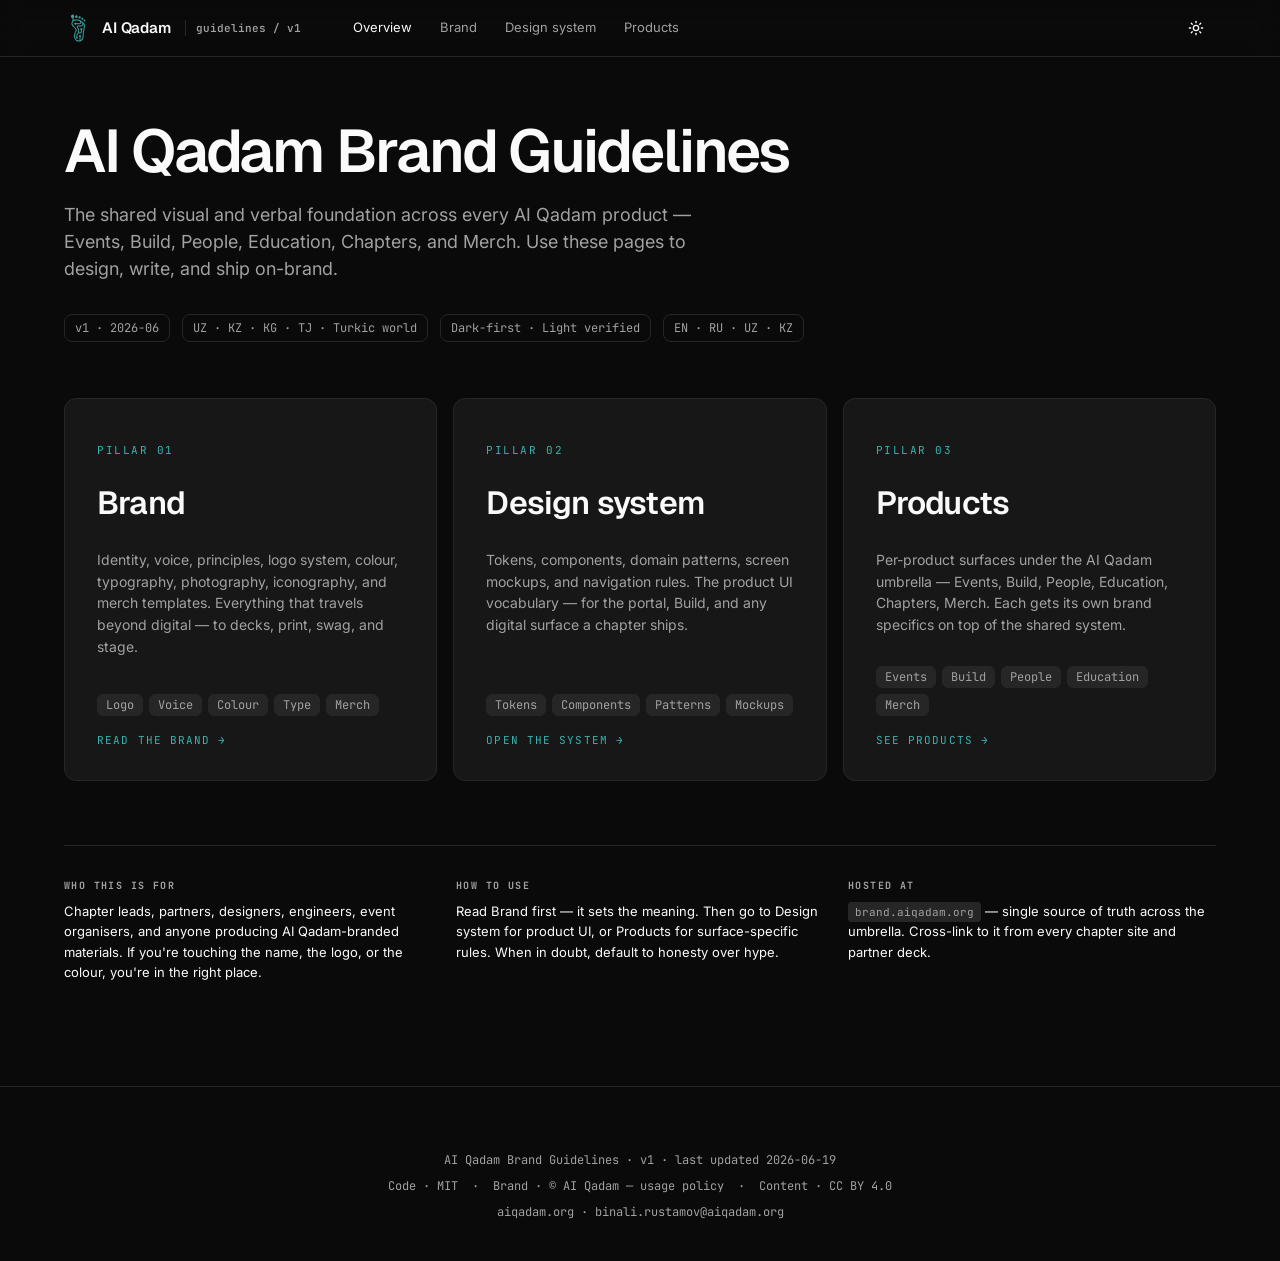
==== index.html @ d83e8a1f "Umbrella brand site v1 — pillar split + tri-license + policy refinements Restructure the repo from a" ====
<!DOCTYPE html>
<html lang="en" data-theme="dark">
<head>
<meta charset="UTF-8">
<meta name="viewport" content="width=device-width, initial-scale=1.0">
<title>AI Qadam Brand Guidelines</title>
<link rel="icon" type="image/svg+xml" href="brand/logo-mark.svg">
<link rel="preconnect" href="https://fonts.googleapis.com">
<link rel="preconnect" href="https://fonts.gstatic.com" crossorigin>
<link href="https://fonts.googleapis.com/css2?family=Geist:wght@400;500;600&family=Inter:wght@400;500;600&family=JetBrains+Mono:wght@400;500;600&display=swap" rel="stylesheet">
<link rel="stylesheet" href="tokens.css">
<link rel="stylesheet" href="components.css">
<link rel="stylesheet" href="docs.css">
</head>
<body>
<header class="app-header">
  <div class="container app-header-inner">
    <a href="index.html" class="brand">
      <span class="brand-mark logo" aria-hidden="true">
        <img src="brand/logo-mark.svg" alt="">
      </span>
      AI Qadam
      <span class="brand-suffix">guidelines / v1</span>
    </a>
    <nav class="app-nav">
      <a href="index.html" class="active">Overview</a>
      <a href="brand.html">Brand</a>
      <a href="system.html">Design system</a>
      <a href="products.html">Products</a>
    </nav>
    <div class="header-right">
      <button class="btn btn-ghost btn-icon" id="theme-toggle" aria-label="Toggle theme" title="Toggle theme">
        <svg viewBox="0 0 24 24" fill="none" stroke="currentColor" stroke-width="2" stroke-linecap="round" stroke-linejoin="round"><circle cx="12" cy="12" r="4"/><path d="M12 2v2"/><path d="M12 20v2"/><path d="m4.93 4.93 1.41 1.41"/><path d="m17.66 17.66 1.41 1.41"/><path d="M2 12h2"/><path d="M20 12h2"/><path d="m6.34 17.66-1.41 1.41"/><path d="m19.07 4.93-1.41 1.41"/></svg>
      </button>
    </div>
  </div>
</header>

<a id="top"></a>

<div class="container">
  <section class="doc-hero">
    <h1>AI Qadam Brand Guidelines</h1>
    <p class="tagline">The shared visual and verbal foundation across every AI Qadam product — Events, Build, People, Education, Chapters, and Merch. Use these pages to design, write, and ship on-brand.</p>
    <div class="meta-row">
      <span class="item">v1 · 2026-06</span>
      <span class="item">UZ · KZ · KG · TJ · Turkic world</span>
      <span class="item">Dark-first · Light verified</span>
      <span class="item">EN · RU · UZ · KZ</span>
    </div>
  </section>

  <section style="padding: 24px 0 32px;">
    <div class="umbrella-grid">
      <a href="brand.html" class="umbrella-card">
        <p class="pillar-num">Pillar 01</p>
        <h2 class="pillar-name">Brand</h2>
        <p class="pillar-desc">Identity, voice, principles, logo system, colour, typography, photography, iconography, and merch templates. Everything that travels beyond digital — to decks, print, swag, and stage.</p>
        <div class="pillar-tags">
          <span class="tag">Logo</span>
          <span class="tag">Voice</span>
          <span class="tag">Colour</span>
          <span class="tag">Type</span>
          <span class="tag">Merch</span>
        </div>
        <span class="pillar-go">Read the brand →</span>
      </a>
      <a href="system.html" class="umbrella-card">
        <p class="pillar-num">Pillar 02</p>
        <h2 class="pillar-name">Design system</h2>
        <p class="pillar-desc">Tokens, components, domain patterns, screen mockups, and navigation rules. The product UI vocabulary — for the portal, Build, and any digital surface a chapter ships.</p>
        <div class="pillar-tags">
          <span class="tag">Tokens</span>
          <span class="tag">Components</span>
          <span class="tag">Patterns</span>
          <span class="tag">Mockups</span>
        </div>
        <span class="pillar-go">Open the system →</span>
      </a>
      <a href="products.html" class="umbrella-card">
        <p class="pillar-num">Pillar 03</p>
        <h2 class="pillar-name">Products</h2>
        <p class="pillar-desc">Per-product surfaces under the AI Qadam umbrella — Events, Build, People, Education, Chapters, Merch. Each gets its own brand specifics on top of the shared system.</p>
        <div class="pillar-tags">
          <span class="tag">Events</span>
          <span class="tag">Build</span>
          <span class="tag">People</span>
          <span class="tag">Education</span>
          <span class="tag">Merch</span>
        </div>
        <span class="pillar-go">See products →</span>
      </a>
    </div>

    <div class="landing-meta">
      <div>
        <h4>Who this is for</h4>
        <p>Chapter leads, partners, designers, engineers, event organisers, and anyone producing AI Qadam-branded materials. If you're touching the name, the logo, or the colour, you're in the right place.</p>
      </div>
      <div>
        <h4>How to use</h4>
        <p>Read Brand first — it sets the meaning. Then go to Design system for product UI, or Products for surface-specific rules. When in doubt, default to honesty over hype.</p>
      </div>
      <div>
        <h4>Hosted at</h4>
        <p><span class="codechip">brand.aiqadam.org</span> — single source of truth across the umbrella. Cross-link to it from every chapter site and partner deck.</p>
      </div>
    </div>
  </section>
</div>

<footer class="doc-footer">
  <div class="container">
    <div class="row">AI Qadam Brand Guidelines · v1 · last updated 2026-06-19</div>
    <div class="row">
      <a href="license.html">Code · MIT</a>
      &nbsp;·&nbsp;
      <a href="brand-use.html">Brand · © AI Qadam — usage policy</a>
      &nbsp;·&nbsp;
      <a href="license-content.html">Content · CC BY 4.0</a>
    </div>
    <div class="row"><a href="https://aiqadam.org">aiqadam.org</a> · <a href="mailto:binali.rustamov@aiqadam.org">binali.rustamov@aiqadam.org</a></div>
  </div>
</footer>
<script>
  // Theme toggle ----------------------------------------------------
  const root = document.documentElement;
  const btn = document.getElementById('theme-toggle');
  function applyTheme(theme) {
    root.setAttribute('data-theme', theme);
    try { localStorage.setItem('aiqadam-ds-theme', theme); } catch(e){}
    const state = document.getElementById('theme-state');
    if (state) state.textContent = theme;
  }
  (function init(){
    const saved = localStorage.getItem('aiqadam-ds-theme');
    if (saved === 'light' || saved === 'dark') applyTheme(saved);
  })();
  if (btn) btn.addEventListener('click', () => {
    const next = root.getAttribute('data-theme') === 'dark' ? 'light' : 'dark';
    applyTheme(next);
  });

  // Resolve --token values onto swatches (only present on brand.html) ------
  document.querySelectorAll('[data-token]').forEach(el => {
    const t = el.getAttribute('data-token');
    const v = getComputedStyle(root).getPropertyValue(t).trim();
    if (v) el.textContent = v;
  });
</script>
</body>
</html>
---- tokens.css ----
/* =========================================================
   AI Qadam — Design Tokens
   Tailwind 4 / shadcn/ui compatible. OKLCH color space.
   ========================================================= */

:root, [data-theme="light"] {
  --background:         oklch(1 0 0);
  --foreground:         oklch(0.145 0 0);
  --card:               oklch(0.99 0 0);
  --card-foreground:    oklch(0.145 0 0);
  --popover:            oklch(1 0 0);
  --popover-foreground: oklch(0.145 0 0);
  --muted:              oklch(0.97 0 0);
  --muted-foreground:   oklch(0.556 0 0);
  --border:             oklch(0.922 0 0);
  --input:              oklch(0.922 0 0);
  --primary:            oklch(0.58 0.10 192);         /* brand teal — circuit footprint */
  --primary-foreground: oklch(0.985 0 0);
  --secondary:          oklch(0.97 0 0);
  --secondary-foreground: oklch(0.205 0 0);
  --accent:             oklch(0.97 0 0);
  --accent-foreground:  oklch(0.205 0 0);
  --success:            oklch(0.696 0.17 162);
  --success-foreground: oklch(0.985 0 0);
  --warning:            oklch(0.768 0.188 70);
  --warning-foreground: oklch(0.145 0 0);
  --destructive:        oklch(0.577 0.245 27);
  --destructive-foreground: oklch(0.985 0 0);
  --ring:               oklch(0.58 0.10 192);
  --shadow-color:       0 0 0;
}

[data-theme="dark"] {
  --background:         oklch(0.145 0 0);
  --foreground:         oklch(0.985 0 0);
  --card:               oklch(0.205 0 0);
  --card-foreground:    oklch(0.985 0 0);
  --popover:            oklch(0.205 0 0);
  --popover-foreground: oklch(0.985 0 0);
  --muted:              oklch(0.269 0 0);
  --muted-foreground:   oklch(0.708 0 0);
  --border:             oklch(0.269 0 0);
  --input:              oklch(0.269 0 0);
  --primary:            oklch(0.70 0.105 192);        /* brand teal — brighter for dark */
  --primary-foreground: oklch(0.145 0 0);
  --secondary:          oklch(0.269 0 0);
  --secondary-foreground: oklch(0.985 0 0);
  --accent:             oklch(0.269 0 0);
  --accent-foreground:  oklch(0.985 0 0);
  --success:            oklch(0.765 0.17 162);
  --success-foreground: oklch(0.145 0 0);
  --warning:            oklch(0.823 0.188 70);
  --warning-foreground: oklch(0.145 0 0);
  --destructive:        oklch(0.704 0.191 22);
  --destructive-foreground: oklch(0.985 0 0);
  --ring:               oklch(0.70 0.105 192);
}

:root {
  /* Special-purpose */
  --live-indicator: oklch(0.7 0.2 145);
  --badge-bronze:   oklch(0.65 0.12 50);
  --badge-silver:   oklch(0.75 0.02 250);
  --badge-gold:     oklch(0.82 0.15 85);
  --badge-special:  oklch(0.65 0.23 295);
  --streak:         oklch(0.7 0.2 35);

  /* Logo — drive inline SVG fills. Static SVG files keep their hex fallbacks
     so /brand/*.svg works in <img>, og:image, favicon. When inlined into HTML
     these vars take over and pick up the active theme.
     Letter counters are hollow (fill-rule:evenodd compound paths), so no
     inset token is needed — whatever surface is behind the logo shows through. */
  --aiq-logo-teal: var(--primary);
  --aiq-logo-dark: var(--foreground);

  /* Fonts */
  --font-display: "Geist", system-ui, -apple-system, sans-serif;
  --font-sans:    "Inter", system-ui, -apple-system, sans-serif;
  --font-mono:    "JetBrains Mono", "SF Mono", Consolas, monospace;

  /* Radii */
  --radius-sm: 6px;
  --radius:    8px;
  --radius-md: 10px;
  --radius-lg: 12px;
  --radius-xl: 16px;

  /* Shadows */
  --shadow-sm: 0 1px 2px 0 rgb(0 0 0 / 0.05);
  --shadow:    0 1px 3px 0 rgb(0 0 0 / 0.1), 0 1px 2px -1px rgb(0 0 0 / 0.1);
  --shadow-md: 0 4px 6px -1px rgb(0 0 0 / 0.1), 0 2px 4px -2px rgb(0 0 0 / 0.1);
  --shadow-lg: 0 10px 15px -3px rgb(0 0 0 / 0.1), 0 4px 6px -4px rgb(0 0 0 / 0.1);

  /* Motion */
  --ease-out:    cubic-bezier(0.4, 0, 0.2, 1);
  --ease-spring: cubic-bezier(0.34, 1.56, 0.64, 1);
}

* { box-sizing: border-box; }
html, body { margin: 0; padding: 0; }
body {
  font-family: var(--font-sans);
  font-size: 14px;
  line-height: 1.5;
  background: var(--background);
  color: var(--foreground);
  -webkit-font-smoothing: antialiased;
  text-rendering: optimizeLegibility;
}

a { color: inherit; text-decoration: none; }
button { font: inherit; cursor: pointer; }
code, pre, .mono { font-family: var(--font-mono); }
.display { font-family: var(--font-display); letter-spacing: -0.02em; }

/* =========================================================
   Layout primitives
   ========================================================= */
.container {
  max-width: 1280px;
  margin: 0 auto;
  padding: 0 24px;
}
@media (min-width: 768px)  { .container { padding: 0 48px; } }
@media (min-width: 1024px) { .container { padding: 0 64px; } }

.divider {
  height: 1px;
  background: var(--border);
  border: 0;
  margin: 0;
}

/* =========================================================
   Buttons
   ========================================================= */
.btn {
  display: inline-flex;
  align-items: center;
  justify-content: center;
  gap: 8px;
  height: 40px;
  padding: 0 16px;
  font-size: 14px;
  font-weight: 500;
  border-radius: var(--radius);
  border: 1px solid transparent;
  transition: all 150ms var(--ease-out);
  white-space: nowrap;
  user-select: none;
}
.btn:focus-visible { outline: 2px solid var(--ring); outline-offset: 2px; }
.btn svg { width: 16px; height: 16px; flex-shrink: 0; }

.btn-sm  { height: 32px; padding: 0 12px; font-size: 13px; }
.btn-lg  { height: 44px; padding: 0 24px; font-size: 16px; }
.btn-icon { width: 40px; padding: 0; }
.btn-icon.btn-sm { width: 32px; }
.btn-icon.btn-lg { width: 44px; }

.btn-primary {
  background: var(--primary);
  color: var(--primary-foreground);
}
.btn-primary:hover {
  background: color-mix(in oklch, var(--primary) 88%, white);
}

.btn-secondary {
  background: var(--secondary);
  color: var(--secondary-foreground);
  border-color: var(--border);
}
.btn-secondary:hover {
  border-color: color-mix(in oklch, var(--primary) 40%, transparent);
}

.btn-ghost {
  background: transparent;
  color: var(--foreground);
}
.btn-ghost:hover {
  background: var(--muted);
}

.btn-outline {
  background: transparent;
  color: var(--foreground);
  border-color: var(--border);
}
.btn-outline:hover {
  border-color: color-mix(in oklch, var(--primary) 40%, transparent);
  background: var(--muted);
}

.btn-destructive {
  background: var(--destructive);
  color: var(--destructive-foreground);
}
.btn-destructive:hover {
  background: color-mix(in oklch, var(--destructive) 88%, white);
}

/* =========================================================
   Inputs
   ========================================================= */
.input, .textarea {
  width: 100%;
  height: 40px;
  padding: 0 12px;
  font-size: 14px;
  font-family: inherit;
  background: transparent;
  color: var(--foreground);
  border: 1px solid var(--input);
  border-radius: var(--radius);
  transition: border-color 150ms var(--ease-out), box-shadow 150ms var(--ease-out);
}
.textarea { height: auto; min-height: 96px; padding: 10px 12px; resize: vertical; line-height: 1.5; }
.input::placeholder, .textarea::placeholder { color: var(--muted-foreground); }
.input:hover, .textarea:hover {
  border-color: color-mix(in oklch, var(--primary) 40%, transparent);
}
.input:focus, .textarea:focus {
  outline: none;
  border-color: var(--ring);
  box-shadow: 0 0 0 2px color-mix(in oklch, var(--ring) 30%, transparent);
}
.input.error, .textarea.error { border-color: var(--destructive); }
.input.error:focus, .textarea.error:focus {
  box-shadow: 0 0 0 2px color-mix(in oklch, var(--destructive) 30%, transparent);
}
.input-wrap { position: relative; }
.input-wrap > svg {
  position: absolute;
  left: 12px;
  top: 50%;
  transform: translateY(-50%);
  width: 16px; height: 16px;
  color: var(--muted-foreground);
  pointer-events: none;
}
.input-wrap > .input { padding-left: 36px; }

.label {
  display: block;
  font-size: 13px;
  font-weight: 500;
  color: var(--foreground);
  margin-bottom: 6px;
}
.helper { font-size: 12px; color: var(--muted-foreground); margin-top: 6px; }
.helper.error { color: var(--destructive); }

/* =========================================================
   Badges
   ========================================================= */
.badge {
  display: inline-flex;
  align-items: center;
  gap: 6px;
  height: 22px;
  padding: 0 8px;
  font-size: 12px;
  font-weight: 500;
  border-radius: var(--radius-sm);
  background: var(--muted);
  color: var(--foreground);
  border: 1px solid var(--border);
  line-height: 1;
}
.badge .dot {
  width: 6px; height: 6px;
  border-radius: 50%;
  background: currentColor;
  flex-shrink: 0;
}
.badge-primary {
  background: color-mix(in oklch, var(--primary) 12%, transparent);
  color: var(--primary);
  border-color: color-mix(in oklch, var(--primary) 25%, transparent);
}
.badge-success {
  background: color-mix(in oklch, var(--success) 12%, transparent);
  color: var(--success);
  border-color: color-mix(in oklch, var(--success) 25%, transparent);
}
.badge-warning {
  background: color-mix(in oklch, var(--warning) 14%, transparent);
  color: var(--warning);
  border-color: color-mix(in oklch, var(--warning) 30%, transparent);
}
.badge-destructive {
  background: color-mix(in oklch, var(--destructive) 12%, transparent);
  color: var(--destructive);
  border-color: color-mix(in oklch, var(--destructive) 25%, transparent);
}
.badge.mono { font-family: var(--font-mono); letter-spacing: 0.02em; font-size: 11px; text-transform: uppercase; }

/* Tag (a slightly different badge style for topics/tech) */
.tag {
  display: inline-flex;
  align-items: center;
  height: 22px;
  padding: 0 8px;
  font-size: 12px;
  font-family: var(--font-mono);
  color: var(--muted-foreground);
  background: var(--muted);
  border: 1px solid var(--border);
  border-radius: var(--radius-sm);
  line-height: 1;
}

/* =========================================================
   Avatars
   ========================================================= */
.avatar {
  display: inline-flex;
  align-items: center;
  justify-content: center;
  border-radius: 50%;
  background: var(--muted);
  color: var(--foreground);
  font-family: var(--font-sans);
  font-weight: 500;
  flex-shrink: 0;
  position: relative;
  overflow: hidden;
  user-select: none;
}
.avatar img { width: 100%; height: 100%; object-fit: cover; }
.avatar-xs  { width: 24px;  height: 24px;  font-size: 10px; }
.avatar-sm  { width: 32px;  height: 32px;  font-size: 12px; }
.avatar-md  { width: 40px;  height: 40px;  font-size: 13px; }
.avatar-lg  { width: 56px;  height: 56px;  font-size: 16px; }
.avatar-xl  { width: 80px;  height: 80px;  font-size: 20px; }
.avatar-2xl { width: 120px; height: 120px; font-size: 32px; }

.avatar-wrap { position: relative; display: inline-flex; }
.avatar-wrap .status-dot {
  position: absolute;
  bottom: 0;
  right: 0;
  width: 12px; height: 12px;
  border-radius: 50%;
  background: var(--success);
  border: 2px solid var(--background);
}
.avatar-wrap.size-xl .status-dot { width: 16px; height: 16px; border-width: 3px; }
.avatar-wrap.size-2xl .status-dot { width: 20px; height: 20px; border-width: 3px; }

/* Avatar group (overlapping) */
.avatar-group { display: inline-flex; }
.avatar-group .avatar { border: 2px solid var(--card); margin-left: -8px; }
.avatar-group .avatar:first-child { margin-left: 0; }

/* =========================================================
   Checkbox, Radio, Switch
   ========================================================= */
.checkbox, .radio {
  appearance: none;
  -webkit-appearance: none;
  width: 16px; height: 16px;
  border: 1px solid var(--border);
  background: transparent;
  cursor: pointer;
  position: relative;
  transition: all 150ms var(--ease-out);
  flex-shrink: 0;
}
.checkbox { border-radius: 4px; }
.radio    { border-radius: 50%; }
.checkbox:hover, .radio:hover { border-color: color-mix(in oklch, var(--primary) 60%, transparent); }
.checkbox:checked, .radio:checked {
  background: var(--primary);
  border-color: var(--primary);
}
.checkbox:checked::after {
  content: '';
  position: absolute;
  inset: 0;
  background: url("data:image/svg+xml;utf8,<svg xmlns='http://www.w3.org/2000/svg' viewBox='0 0 16 16' fill='none' stroke='white' stroke-width='2.5' stroke-linecap='round' stroke-linejoin='round'><polyline points='3.5 8 6.5 11 12.5 5'/></svg>") center/12px no-repeat;
}
.radio:checked::after {
  content: '';
  position: absolute;
  inset: 4px;
  border-radius: 50%;
  background: var(--primary-foreground);
}
.checkbox:focus-visible, .radio:focus-visible {
  outline: 2px solid var(--ring);
  outline-offset: 2px;
}

.switch {
  appearance: none;
  -webkit-appearance: none;
  width: 36px; height: 20px;
  background: var(--muted);
  border: 1px solid var(--border);
  border-radius: 999px;
  position: relative;
  cursor: pointer;
  transition: all 150ms var(--ease-out);
  flex-shrink: 0;
}
.switch::after {
  content: '';
  position: absolute;
  top: 1px; left: 1px;
  width: 16px; height: 16px;
  background: var(--foreground);
  border-radius: 50%;
  transition: transform 150ms var(--ease-out), background 150ms var(--ease-out);
}
.switch:checked {
  background: var(--primary);
  border-color: var(--primary);
}
.switch:checked::after {
  transform: translateX(16px);
  background: var(--primary-foreground);
}
.switch:focus-visible { outline: 2px solid var(--ring); outline-offset: 2px; }

.control-row {
  display: flex;
  align-items: center;
  gap: 10px;
  font-size: 14px;
  cursor: pointer;
  user-select: none;
}

/* =========================================================
   Tooltip (CSS-only)
   ========================================================= */
.tooltip-host { position: relative; display: inline-flex; }
.tooltip {
  position: absolute;
  bottom: calc(100% + 8px);
  left: 50%;
  transform: translateX(-50%) translateY(4px);
  background: var(--popover);
  color: var(--popover-foreground);
  border: 1px solid var(--border);
  padding: 6px 10px;
  font-size: 12px;
  border-radius: var(--radius);
  white-space: nowrap;
  opacity: 0;
  pointer-events: none;
  transition: all 150ms var(--ease-out);
  box-shadow: var(--shadow-md);
  z-index: 50;
}
.tooltip-host:hover .tooltip,
.tooltip-host:focus-within .tooltip {
  opacity: 1;
  transform: translateX(-50%) translateY(0);
}

/* =========================================================
   Skeleton
   ========================================================= */
.skeleton {
  background: linear-gradient(90deg,
    var(--muted) 0%,
    color-mix(in oklch, var(--muted) 70%, var(--border)) 50%,
    var(--muted) 100%);
  background-size: 200% 100%;
  animation: skeleton 1.6s linear infinite;
  border-radius: var(--radius-sm);
}
@keyframes skeleton {
  0%   { background-position: 200% 0; }
  100% { background-position: -200% 0; }
}

/* =========================================================
   Cards
   ========================================================= */
.card {
  background: var(--card);
  border: 1px solid var(--border);
  border-radius: var(--radius-lg);
  padding: 24px;
  transition: border-color 150ms var(--ease-out), transform 150ms var(--ease-out);
}
.card.hoverable:hover {
  border-color: color-mix(in oklch, var(--primary) 40%, transparent);
  transform: translateY(-1px);
}
.card-flush { padding: 0; overflow: hidden; }

/* =========================================================
   Section-frame helper for the docs page
   ========================================================= */
.docs-section {
  padding: 72px 0;
  border-top: 1px solid var(--border);
}
.docs-section:first-of-type { border-top: 0; }
.section-eyebrow {
  font-family: var(--font-mono);
  font-size: 11px;
  text-transform: uppercase;
  letter-spacing: 0.12em;
  color: var(--muted-foreground);
  margin-bottom: 12px;
}
.section-title {
  font-family: var(--font-display);
  font-weight: 600;
  font-size: 36px;
  line-height: 1.1;
  letter-spacing: -0.025em;
  margin: 0 0 12px 0;
}
.section-lead {
  font-size: 16px;
  color: var(--muted-foreground);
  max-width: 640px;
  margin: 0 0 48px 0;
}
.subsection-title {
  font-family: var(--font-display);
  font-weight: 600;
  font-size: 20px;
  letter-spacing: -0.01em;
  margin: 48px 0 16px 0;
}
.subsection-title:first-child { margin-top: 0; }
.subsection-meta {
  font-family: var(--font-mono);
  font-size: 11px;
  color: var(--muted-foreground);
  letter-spacing: 0.04em;
  margin-bottom: 16px;
  text-transform: uppercase;
}

/* small "code chip" used to label values throughout the docs */
.codechip {
  font-family: var(--font-mono);
  font-size: 11px;
  background: var(--muted);
  border: 1px solid var(--border);
  border-radius: 4px;
  padding: 2px 6px;
  color: var(--muted-foreground);
  white-space: nowrap;
}

/* visually-hidden but accessible */
.sr {
  position: absolute;
  width: 1px; height: 1px;
  padding: 0; margin: -1px;
  overflow: hidden;
  clip: rect(0,0,0,0);
  white-space: nowrap;
  border: 0;
}
---- components.css ----
/* =========================================================
   AI Qadam — Domain components & mockup styles
   ========================================================= */

/* ---------- Header (top nav) ---------- */
.app-header {
  position: sticky;
  top: 0;
  z-index: 40;
  background: color-mix(in oklch, var(--background) 80%, transparent);
  backdrop-filter: saturate(160%) blur(12px);
  -webkit-backdrop-filter: saturate(160%) blur(12px);
  border-bottom: 1px solid var(--border);
}
.app-header-inner {
  display: flex;
  align-items: center;
  height: 56px;
  gap: 24px;
}
.brand {
  display: flex;
  align-items: center;
  gap: 10px;
  font-family: var(--font-display);
  font-weight: 600;
  font-size: 15px;
  letter-spacing: -0.01em;
}
.brand-mark {
  width: 24px; height: 24px;
  border-radius: 6px;
  background: var(--foreground);
  color: var(--background);
  display: inline-flex;
  align-items: center;
  justify-content: center;
  font-family: var(--font-mono);
  font-size: 12px;
  font-weight: 600;
  letter-spacing: -0.02em;
}
.brand-suffix {
  font-family: var(--font-mono);
  font-size: 11px;
  color: var(--muted-foreground);
  border-left: 1px solid var(--border);
  padding-left: 10px;
  margin-left: 4px;
  letter-spacing: 0;
}

/* ---------- Logo: mark (footprint only) ---------- */
/* Use inside .brand for nav, favicon-context, or any compact surface.
   Combine with .brand-mark to inherit the 24px sizing slot, or use the
   .brand-mark-logo size modifiers below for stand-alone placements. */
.brand-mark.logo {
  background: transparent;
  padding: 0;
  border-radius: 0;
  width: 28px;
  height: 28px;
}
.brand-mark.logo svg,
.brand-mark.logo img,
.brand-mark-logo svg,
.brand-mark-logo img {
  display: block;
  width: 100%;
  height: 100%;
  object-fit: contain;
}
.brand-mark-logo {
  display: inline-flex;
  width: 28px;
  height: 28px;
  flex-shrink: 0;
}
.brand-mark-logo.sm { width: 20px; height: 20px; }
.brand-mark-logo.md { width: 28px; height: 28px; }
.brand-mark-logo.lg { width: 40px; height: 40px; }
.brand-mark-logo.xl { width: 64px; height: 64px; }

/* ---------- Logo: full (footprint + AI QADAM wordmark) ---------- */
/* Splash screens, hero surfaces, marketing. Sizes are width-driven;
   height scales automatically since viewBox is ~1:1. */
.brand-logo {
  display: inline-block;
  line-height: 0;
  flex-shrink: 0;
}
.brand-logo svg,
.brand-logo img {
  display: block;
  width: 100%;
  height: auto;
}
.brand-logo.sm { width: 96px; }
.brand-logo.md { width: 160px; }
.brand-logo.lg { width: 240px; }
.brand-logo.xl { width: 360px; }
.app-nav {
  display: flex;
  align-items: center;
  gap: 4px;
  margin-left: 16px;
}
.app-nav a {
  height: 32px;
  padding: 0 12px;
  display: inline-flex;
  align-items: center;
  font-size: 13px;
  color: var(--muted-foreground);
  border-radius: var(--radius);
  transition: color 150ms var(--ease-out), background 150ms var(--ease-out);
}
.app-nav a:hover { color: var(--foreground); }
.app-nav a.active { color: var(--foreground); }
.app-nav a.active::after {
  content: '';
  display: block;
}
.header-right {
  margin-left: auto;
  display: flex;
  align-items: center;
  gap: 8px;
}

/* selector pill (country/lang) */
.selector {
  display: inline-flex;
  align-items: center;
  gap: 6px;
  height: 32px;
  padding: 0 10px;
  font-size: 12px;
  font-family: var(--font-mono);
  border: 1px solid var(--border);
  border-radius: var(--radius);
  background: transparent;
  color: var(--foreground);
  transition: border-color 150ms var(--ease-out);
}
.selector:hover { border-color: color-mix(in oklch, var(--primary) 40%, transparent); }
.selector .flag { font-size: 14px; line-height: 1; }
.selector svg { width: 12px; height: 12px; color: var(--muted-foreground); }

/* ---------- Breadcrumbs / Tabs / Pagination ---------- */
.breadcrumbs {
  display: flex;
  align-items: center;
  gap: 6px;
  font-size: 13px;
  color: var(--muted-foreground);
  font-family: var(--font-mono);
}
.breadcrumbs a:hover { color: var(--foreground); }
.breadcrumbs .sep { opacity: 0.5; }
.breadcrumbs .current { color: var(--foreground); }

.tabs {
  display: flex;
  gap: 0;
  border-bottom: 1px solid var(--border);
}
.tab {
  height: 40px;
  padding: 0 16px;
  display: inline-flex;
  align-items: center;
  gap: 8px;
  font-size: 13px;
  font-weight: 500;
  color: var(--muted-foreground);
  background: transparent;
  border: 0;
  border-bottom: 2px solid transparent;
  margin-bottom: -1px;
  cursor: pointer;
  transition: color 150ms var(--ease-out), border-color 150ms var(--ease-out);
}
.tab:hover { color: var(--foreground); }
.tab.active { color: var(--foreground); border-bottom-color: var(--primary); }
.tab .count {
  font-family: var(--font-mono);
  font-size: 11px;
  padding: 1px 6px;
  border-radius: 999px;
  background: var(--muted);
  color: var(--muted-foreground);
  border: 1px solid var(--border);
}

/* ---------- Pill-row click-through (kind badge + label + ↗) ---------- *
 * Shared by event detail Related-links + Materials sections (F-WebU1,
 * F-WebU3, F-WebU8). Compose: <a class="pill-row" target="_blank" …>
 *   <span class="pill-row__badge badge mono">KIND</span>
 *   <span class="pill-row__label">Label</span>
 *   <span class="pill-row__arrow" aria-hidden="true">↗</span>
 * </a>
 * The list wrapper (.pill-row__list) zeroes <ul> defaults so the row
 * doesn't need wrapper styling at each call site.                       */
.pill-row {
  display: flex;
  align-items: center;
  gap: 12px;
  padding: 12px 14px;
  border: 1px solid var(--border);
  border-radius: var(--radius);
  text-decoration: none;
  color: inherit;
  transition: border-color 150ms var(--ease-out), background 150ms var(--ease-out);
}
.pill-row:hover {
  border-color: color-mix(in oklch, var(--primary) 35%, var(--border));
  background: color-mix(in oklch, var(--muted) 30%, transparent);
}
.pill-row__badge {
  font-size: 9px;
  letter-spacing: 0.08em;
  min-width: 78px;
  text-align: center;
}
.pill-row__label {
  font-size: 14px;
  flex: 1;
  min-width: 0;
  overflow: hidden;
  text-overflow: ellipsis;
  white-space: nowrap;
}
.pill-row__arrow {
  color: var(--primary);
  font-size: 13px;
}
.pill-row__list {
  list-style: none;
  margin: 0;
  padding: 0;
  display: flex;
  flex-direction: column;
  gap: 8px;
}

/* ---------- Activity heatmap (52-week × 7-day grid) -------------------- *
 * Public-profile + member-dashboard surfaces. Each cell is a fixed-size
 * square with a data-level attribute (0..4) driving the fill intensity.
 * Render as 7 stacked rows (one per weekday), 52 cells per row:
 *   <div class="heatmap" role="img" aria-label="…">
 *     <span class="heatmap__cell" data-level="0" title="2026-05-24"></span>
 *     <span class="heatmap__cell" data-level="3" title="2026-05-17"></span>
 *     …
 *   </div>
 * Grid is row-major: weekday rows × 52 weeks. Horizontal scroll on
 * narrow screens.                                                        */
.heatmap {
  --hm-cell: 12px;
  --hm-gap: 3px;
  display: grid;
  grid-template-rows: repeat(7, var(--hm-cell));
  grid-auto-flow: column;
  grid-auto-columns: var(--hm-cell);
  gap: var(--hm-gap);
  overflow-x: auto;
  padding: 4px 0;
  align-content: start;
}
.heatmap__cell {
  width: var(--hm-cell);
  height: var(--hm-cell);
  border-radius: 2px;
  background: color-mix(in oklch, var(--muted) 60%, transparent);
  border: 1px solid color-mix(in oklch, var(--border) 80%, transparent);
}
.heatmap__cell[data-level="1"] {
  background: color-mix(in oklch, var(--primary) 25%, var(--card));
  border-color: color-mix(in oklch, var(--primary) 25%, var(--border));
}
.heatmap__cell[data-level="2"] {
  background: color-mix(in oklch, var(--primary) 50%, var(--card));
  border-color: color-mix(in oklch, var(--primary) 40%, var(--border));
}
.heatmap__cell[data-level="3"] {
  background: color-mix(in oklch, var(--primary) 75%, var(--card));
  border-color: color-mix(in oklch, var(--primary) 60%, var(--border));
}
.heatmap__cell[data-level="4"] {
  background: var(--primary);
  border-color: var(--primary);
}
.heatmap__legend {
  display: inline-flex;
  align-items: center;
  gap: 4px;
  font-family: var(--font-mono);
  font-size: 10px;
  color: var(--muted-foreground);
  letter-spacing: 0.08em;
  text-transform: uppercase;
}
.heatmap__legend .heatmap__cell {
  width: 10px;
  height: 10px;
}

.pagination {
  display: inline-flex;
  align-items: center;
  gap: 4px;
  font-family: var(--font-mono);
  font-size: 13px;
}
.pagination .page {
  min-width: 32px;
  height: 32px;
  padding: 0 8px;
  border: 1px solid var(--border);
  background: transparent;
  color: var(--foreground);
  border-radius: var(--radius);
  display: inline-flex;
  align-items: center;
  justify-content: center;
  transition: all 150ms var(--ease-out);
}
.pagination .page:hover { border-color: color-mix(in oklch, var(--primary) 40%, transparent); }
.pagination .page.active {
  background: var(--foreground);
  color: var(--background);
  border-color: var(--foreground);
}
.pagination .page.ellipsis { border: 0; color: var(--muted-foreground); }

/* ---------- EventCard ---------- */
.event-card {
  display: grid;
  grid-template-columns: 76px 1fr;
  gap: 20px;
  align-items: stretch;
  padding: 20px;
  background: var(--card);
  border: 1px solid var(--border);
  border-radius: var(--radius-lg);
  transition: border-color 150ms var(--ease-out), transform 150ms var(--ease-out);
  position: relative;
}
.event-card:hover {
  border-color: color-mix(in oklch, var(--primary) 40%, transparent);
  transform: translateY(-1px);
}
.event-card.past { opacity: 0.7; }
.event-card.past:hover { transform: none; }

.date-plate {
  display: flex;
  flex-direction: column;
  align-items: center;
  justify-content: center;
  padding: 12px 8px;
  border: 1px solid var(--border);
  border-radius: var(--radius);
  background: var(--background);
  font-family: var(--font-mono);
  line-height: 1;
  text-align: center;
}
.date-plate .month {
  font-size: 11px;
  text-transform: uppercase;
  color: var(--muted-foreground);
  letter-spacing: 0.08em;
  margin-bottom: 6px;
}
.date-plate .day {
  font-size: 26px;
  font-weight: 600;
  color: var(--foreground);
  margin-bottom: 4px;
}
.date-plate .weekday {
  font-size: 10px;
  text-transform: uppercase;
  color: var(--muted-foreground);
  letter-spacing: 0.08em;
}

.event-body {
  display: flex;
  flex-direction: column;
  min-width: 0;
}
.event-top {
  display: flex;
  align-items: center;
  gap: 8px;
  margin-bottom: 8px;
  min-height: 22px;
}
.event-status {
  display: inline-flex;
  align-items: center;
  gap: 6px;
  font-family: var(--font-mono);
  font-size: 10px;
  font-weight: 500;
  text-transform: uppercase;
  letter-spacing: 0.12em;
  color: var(--muted-foreground);
}
.event-status .pulse {
  width: 8px; height: 8px;
  border-radius: 50%;
  background: var(--live-indicator);
  box-shadow: 0 0 0 0 color-mix(in oklch, var(--live-indicator) 60%, transparent);
  animation: live-pulse 1.8s var(--ease-out) infinite;
}
.event-status.live { color: var(--live-indicator); }
.event-status.online .pulse {
  background: var(--success);
  box-shadow: 0 0 0 0 color-mix(in oklch, var(--success) 60%, transparent);
}
@keyframes live-pulse {
  0%   { box-shadow: 0 0 0 0 color-mix(in oklch, var(--live-indicator) 60%, transparent); }
  70%  { box-shadow: 0 0 0 8px color-mix(in oklch, var(--live-indicator) 0%, transparent); }
  100% { box-shadow: 0 0 0 0 color-mix(in oklch, var(--live-indicator) 0%, transparent); }
}

.event-title {
  font-family: var(--font-display);
  font-weight: 500;
  font-size: 18px;
  line-height: 1.3;
  letter-spacing: -0.01em;
  margin: 0 0 6px 0;
  color: var(--foreground);
}
.event-desc {
  font-size: 14px;
  line-height: 1.5;
  color: var(--muted-foreground);
  margin: 0 0 14px 0;
  display: -webkit-box;
  -webkit-line-clamp: 2;
  -webkit-box-orient: vertical;
  overflow: hidden;
}
.event-meta {
  display: flex;
  align-items: center;
  gap: 8px;
  font-family: var(--font-mono);
  font-size: 11px;
  color: var(--muted-foreground);
  margin-bottom: 12px;
  flex-wrap: wrap;
}
.event-meta .sep { opacity: 0.5; }
.event-meta svg { width: 12px; height: 12px; }
.event-meta .meta-item { display: inline-flex; align-items: center; gap: 4px; }

.event-bottom {
  margin-top: auto;
  display: flex;
  align-items: center;
  gap: 12px;
  flex-wrap: wrap;
  justify-content: space-between;
}
.event-tags { display: flex; gap: 6px; flex-wrap: wrap; }
.event-speakers {
  display: flex;
  align-items: center;
  gap: 10px;
  font-size: 12px;
  color: var(--muted-foreground);
  font-family: var(--font-mono);
}

/* ---------- SpeakerCard ---------- */
.speaker-card {
  display: grid;
  grid-template-columns: 80px 1fr;
  gap: 20px;
  padding: 24px;
  background: var(--card);
  border: 1px solid var(--border);
  border-radius: var(--radius-lg);
  transition: border-color 150ms var(--ease-out);
}
.speaker-card:hover { border-color: color-mix(in oklch, var(--primary) 40%, transparent); }
.speaker-name {
  font-family: var(--font-display);
  font-weight: 600;
  font-size: 17px;
  letter-spacing: -0.01em;
  margin: 0 0 4px 0;
}
.speaker-title {
  font-size: 13px;
  color: var(--muted-foreground);
  margin: 0 0 14px 0;
}
.speaker-title .at { font-family: var(--font-mono); color: var(--muted-foreground); opacity: 0.6; margin: 0 4px; }
.speaker-title .company { color: var(--foreground); }
.speaker-tags { display: flex; gap: 6px; flex-wrap: wrap; margin-bottom: 16px; }
.speaker-social {
  display: flex;
  gap: 4px;
}
.speaker-social a {
  width: 28px; height: 28px;
  display: inline-flex; align-items: center; justify-content: center;
  border: 1px solid var(--border);
  border-radius: var(--radius);
  color: var(--muted-foreground);
  transition: all 150ms var(--ease-out);
}
.speaker-social a:hover {
  color: var(--foreground);
  border-color: color-mix(in oklch, var(--primary) 40%, transparent);
}
.speaker-social svg { width: 14px; height: 14px; }

/* ---------- LeaderboardRow ---------- */
.leaderboard {
  border: 1px solid var(--border);
  border-radius: var(--radius-lg);
  background: var(--card);
  overflow: hidden;
}
.lb-head, .lb-row {
  display: grid;
  grid-template-columns: 56px 1fr 140px 110px 80px 60px;
  align-items: center;
  gap: 16px;
  padding: 14px 20px;
}
.lb-head {
  font-family: var(--font-mono);
  font-size: 10px;
  text-transform: uppercase;
  letter-spacing: 0.1em;
  color: var(--muted-foreground);
  border-bottom: 1px solid var(--border);
  background: color-mix(in oklch, var(--muted) 40%, transparent);
}
.lb-row + .lb-row { border-top: 1px solid var(--border); }
.lb-row { transition: background 150ms var(--ease-out); }
.lb-row:hover { background: color-mix(in oklch, var(--muted) 50%, transparent); }
.lb-rank {
  font-family: var(--font-mono);
  font-size: 16px;
  font-weight: 600;
  color: var(--muted-foreground);
  text-align: right;
  padding-right: 4px;
}
.lb-rank.gold   { color: var(--badge-gold); }
.lb-rank.silver { color: var(--badge-silver); }
.lb-rank.bronze { color: var(--badge-bronze); }
.lb-user {
  display: flex;
  align-items: center;
  gap: 12px;
  min-width: 0;
}
.lb-user .name {
  font-weight: 500;
  font-size: 14px;
  color: var(--foreground);
  white-space: nowrap;
  overflow: hidden;
  text-overflow: ellipsis;
}
.lb-user .handle {
  font-family: var(--font-mono);
  font-size: 11px;
  color: var(--muted-foreground);
}
.lb-country {
  display: inline-flex;
  align-items: center;
  gap: 6px;
  font-size: 12px;
  color: var(--muted-foreground);
  font-family: var(--font-mono);
}
.lb-country .flag { font-size: 14px; }
.lb-points {
  font-family: var(--font-mono);
  font-size: 18px;
  font-weight: 600;
  color: var(--foreground);
  text-align: right;
}
.lb-streak {
  display: inline-flex;
  align-items: center;
  gap: 4px;
  font-family: var(--font-mono);
  font-size: 13px;
  color: var(--streak);
}
.lb-change {
  display: inline-flex;
  align-items: center;
  gap: 2px;
  font-family: var(--font-mono);
  font-size: 12px;
  justify-content: flex-end;
}
.lb-change.up   { color: var(--success); }
.lb-change.down { color: var(--destructive); }
.lb-change.flat { color: var(--muted-foreground); }
.lb-change svg { width: 12px; height: 12px; }

/* ---------- BadgeShowcase ---------- */
.badge-grid {
  display: grid;
  grid-template-columns: repeat(4, 1fr);
  gap: 12px;
}
@media (max-width: 720px) { .badge-grid { grid-template-columns: repeat(2, 1fr); } }

.badge-tile {
  position: relative;
  display: flex;
  flex-direction: column;
  align-items: center;
  text-align: center;
  padding: 24px 16px 20px;
  border: 1px solid var(--border);
  border-radius: var(--radius-lg);
  background: var(--card);
  transition: border-color 150ms var(--ease-out);
}
.badge-tile:hover { border-color: color-mix(in oklch, var(--primary) 40%, transparent); }
.badge-tile.locked { opacity: 0.5; }
.badge-tile.locked:hover { border-color: var(--border); }

.badge-medal {
  width: 80px; height: 80px;
  margin-bottom: 14px;
}
.badge-tile .b-name {
  font-family: var(--font-display);
  font-weight: 600;
  font-size: 14px;
  margin: 0 0 4px 0;
}
.badge-tile .b-desc {
  font-size: 12px;
  color: var(--muted-foreground);
  margin: 0 0 12px 0;
  line-height: 1.45;
}
.badge-tile .b-meta {
  font-family: var(--font-mono);
  font-size: 10px;
  text-transform: uppercase;
  letter-spacing: 0.1em;
  color: var(--muted-foreground);
}
.lock-overlay {
  position: absolute;
  top: 12px; right: 12px;
  width: 22px; height: 22px;
  background: var(--muted);
  border-radius: 50%;
  display: inline-flex;
  align-items: center;
  justify-content: center;
  color: var(--muted-foreground);
  border: 1px solid var(--border);
}
.lock-overlay svg { width: 12px; height: 12px; }

/* ---------- StatCard ---------- */
.stat-card {
  padding: 20px;
  border: 1px solid var(--border);
  border-radius: var(--radius-lg);
  background: var(--card);
}
.stat-label {
  font-family: var(--font-mono);
  font-size: 10px;
  text-transform: uppercase;
  letter-spacing: 0.12em;
  color: var(--muted-foreground);
  margin: 0 0 12px 0;
}
.stat-value {
  font-family: var(--font-mono);
  font-size: 32px;
  font-weight: 600;
  line-height: 1;
  letter-spacing: -0.02em;
  color: var(--foreground);
  margin: 0 0 8px 0;
}
.stat-change {
  display: inline-flex;
  align-items: center;
  gap: 4px;
  font-family: var(--font-mono);
  font-size: 12px;
}
.stat-change.up { color: var(--success); }
.stat-change.down { color: var(--destructive); }
.stat-change svg { width: 12px; height: 12px; }
.stat-spark {
  margin-top: 14px;
  width: 100%;
  height: 36px;
  display: block;
}

/* ---------- ActivityFeedItem ---------- */
.activity-list {
  display: flex;
  flex-direction: column;
}
.activity-item {
  display: grid;
  grid-template-columns: 40px 1fr;
  gap: 14px;
  padding: 16px 0;
  border-bottom: 1px solid var(--border);
}
.activity-item:last-child { border-bottom: 0; }
.activity-body { min-width: 0; }
.activity-text {
  font-size: 14px;
  color: var(--foreground);
  line-height: 1.5;
  margin: 0 0 6px 0;
}
.activity-text .who { font-weight: 500; }
.activity-text .verb { color: var(--muted-foreground); }
.activity-text .what { font-weight: 500; }
.activity-time {
  font-family: var(--font-mono);
  font-size: 11px;
  color: var(--muted-foreground);
}
.activity-embed {
  margin-top: 10px;
  padding: 12px 14px;
  border: 1px solid var(--border);
  border-radius: var(--radius);
  background: var(--background);
  display: grid;
  grid-template-columns: 44px 1fr;
  gap: 12px;
  align-items: center;
}
.activity-embed .date-mini {
  text-align: center;
  font-family: var(--font-mono);
}
.activity-embed .date-mini .m { font-size: 9px; text-transform: uppercase; color: var(--muted-foreground); letter-spacing: 0.08em; }
.activity-embed .date-mini .d { font-size: 18px; font-weight: 600; }
.activity-embed .title { font-size: 13px; font-weight: 500; color: var(--foreground); margin-bottom: 2px; }
.activity-embed .meta { font-family: var(--font-mono); font-size: 11px; color: var(--muted-foreground); }

/* ---------- EmptyState ---------- */
.empty-state {
  display: flex;
  flex-direction: column;
  align-items: center;
  text-align: center;
  padding: 64px 24px;
  border: 1px dashed var(--border);
  border-radius: var(--radius-lg);
  background: color-mix(in oklch, var(--muted) 30%, transparent);
}
.empty-icon {
  width: 48px; height: 48px;
  display: inline-flex;
  align-items: center;
  justify-content: center;
  border: 1px solid var(--border);
  border-radius: var(--radius-lg);
  color: var(--muted-foreground);
  margin-bottom: 16px;
  background: var(--background);
}
.empty-icon svg { width: 22px; height: 22px; }
.empty-heading {
  font-family: var(--font-display);
  font-weight: 600;
  font-size: 18px;
  margin: 0 0 6px 0;
}
.empty-desc {
  font-size: 14px;
  color: var(--muted-foreground);
  margin: 0 0 20px 0;
  max-width: 380px;
}

/* ---------- Layout mockup chrome ---------- */
.mockup {
  border: 1px solid var(--border);
  border-radius: var(--radius-xl);
  background: var(--background);
  overflow: hidden;
  margin-bottom: 32px;
}
.mockup-chrome {
  display: flex;
  align-items: center;
  gap: 10px;
  padding: 10px 14px;
  border-bottom: 1px solid var(--border);
  background: color-mix(in oklch, var(--muted) 30%, transparent);
}
.mockup-dots {
  display: inline-flex;
  gap: 6px;
}
.mockup-dots span {
  width: 10px; height: 10px;
  border-radius: 50%;
  background: var(--border);
}
.mockup-url {
  flex: 1;
  font-family: var(--font-mono);
  font-size: 11px;
  color: var(--muted-foreground);
  text-align: center;
  background: var(--background);
  border: 1px solid var(--border);
  border-radius: var(--radius-sm);
  padding: 4px 10px;
  max-width: 360px;
}
.mockup-body { padding: 0; }

/* cover placeholder (no stock photo — solid color + geometric overlay) */
.cover {
  position: relative;
  width: 100%;
  border-radius: var(--radius-lg);
  overflow: hidden;
  isolation: isolate;
}
.cover::before {
  content: '';
  position: absolute;
  inset: 0;
  background:
    linear-gradient(135deg,
      color-mix(in oklch, var(--primary) 90%, black) 0%,
      color-mix(in oklch, var(--primary) 60%, black) 100%);
  z-index: -2;
}
.cover::after {
  content: '';
  position: absolute;
  inset: 0;
  background-image:
    linear-gradient(to right, color-mix(in oklch, white 6%, transparent) 1px, transparent 1px),
    linear-gradient(to bottom, color-mix(in oklch, white 6%, transparent) 1px, transparent 1px);
  background-size: 32px 32px;
  z-index: -1;
  mask-image: radial-gradient(ellipse at top left, black 30%, transparent 80%);
}
.cover .cover-label {
  position: absolute;
  bottom: 18px;
  left: 22px;
  font-family: var(--font-mono);
  font-size: 11px;
  color: rgba(255,255,255,0.7);
  letter-spacing: 0.04em;
  text-transform: uppercase;
}
.cover .cover-title {
  position: absolute;
  bottom: 38px;
  left: 22px;
  right: 22px;
  font-family: var(--font-display);
  font-weight: 600;
  font-size: 22px;
  letter-spacing: -0.015em;
  color: white;
  margin: 0;
}

/* GitHub-style contribution heatmap */
.heatmap {
  display: inline-grid;
  grid-template-columns: repeat(12, 1fr);
  gap: 4px;
  padding: 16px;
  border: 1px solid var(--border);
  border-radius: var(--radius);
  background: var(--card);
}
.heatmap-col { display: grid; grid-template-rows: repeat(7, 1fr); gap: 4px; }
.heatmap-cell {
  width: 14px; height: 14px;
  background: var(--muted);
  border-radius: 3px;
  border: 1px solid color-mix(in oklch, var(--border) 60%, transparent);
}
.heatmap-cell.l1 { background: color-mix(in oklch, var(--primary) 20%, var(--muted)); }
.heatmap-cell.l2 { background: color-mix(in oklch, var(--primary) 40%, var(--muted)); }
.heatmap-cell.l3 { background: color-mix(in oklch, var(--primary) 70%, var(--muted)); }
.heatmap-cell.l4 { background: var(--primary); border-color: var(--primary); }
---- docs.css ----
/* =========================================================
   AI Qadam Brand Guidelines — page chrome
   Shared by index.html (landing), brand.html, system.html, products.html.
   Component & token rules live in components.css and tokens.css.
   ========================================================= */

/* ---------- TOC layout ---------- */
.toc-layout {
  display: grid;
  grid-template-columns: 220px minmax(0, 1fr);
  gap: 64px;
  padding: 40px 0 120px;
}
@media (max-width: 1024px) {
  .toc-layout { grid-template-columns: 1fr; gap: 24px; }
  .toc { display: none; }
}
.toc {
  position: sticky;
  top: 80px;
  align-self: start;
  font-size: 13px;
  max-height: calc(100vh - 100px);
  overflow-y: auto;
}
.toc-label {
  font-family: var(--font-mono);
  font-size: 10px;
  text-transform: uppercase;
  letter-spacing: 0.12em;
  color: var(--muted-foreground);
  margin: 0 0 14px 0;
  padding: 0 12px;
}
.toc a {
  display: block;
  padding: 6px 12px;
  color: var(--muted-foreground);
  border-left: 1px solid var(--border);
  transition: color 150ms var(--ease-out), border-color 150ms var(--ease-out);
}
.toc a:hover { color: var(--foreground); border-left-color: color-mix(in oklch, var(--primary) 60%, transparent); }
.toc a.section { color: var(--foreground); font-weight: 500; margin-top: 12px; }
.toc a.sub { padding-left: 24px; font-size: 12px; }

/* ---------- Hero ---------- */
.doc-hero { padding: 64px 0 32px; }
.doc-hero h1 {
  font-family: var(--font-display);
  font-weight: 600;
  font-size: 60px;
  line-height: 1;
  letter-spacing: -0.035em;
  margin: 0 0 20px 0;
}
.doc-hero .tagline {
  font-size: 18px;
  color: var(--muted-foreground);
  max-width: 640px;
  line-height: 1.5;
  margin: 0 0 32px 0;
}
.doc-hero .meta-row {
  display: flex;
  flex-wrap: wrap;
  gap: 12px;
  font-family: var(--font-mono);
  font-size: 12px;
  color: var(--muted-foreground);
}
.doc-hero .meta-row .item {
  display: inline-flex;
  align-items: center;
  gap: 6px;
  padding: 4px 10px;
  border: 1px solid var(--border);
  border-radius: var(--radius);
}

/* ---------- Color swatches ---------- */
.swatch-grid {
  display: grid;
  grid-template-columns: repeat(auto-fill, minmax(240px, 1fr));
  gap: 10px;
}
.swatch {
  border: 1px solid var(--border);
  border-radius: var(--radius);
  overflow: hidden;
  background: var(--card);
}
.swatch-color { height: 64px; border-bottom: 1px solid var(--border); }
.swatch-meta {
  padding: 10px 12px;
  display: flex;
  flex-direction: column;
  gap: 2px;
}
.swatch-name { font-size: 13px; font-weight: 500; color: var(--foreground); }
.swatch-value { font-family: var(--font-mono); font-size: 11px; color: var(--muted-foreground); word-break: break-all; }

/* ---------- Type specimen ---------- */
.type-row {
  display: grid;
  grid-template-columns: 120px 1fr;
  gap: 24px;
  padding: 20px 0;
  border-bottom: 1px solid var(--border);
  align-items: baseline;
}
.type-row:last-child { border-bottom: 0; }
.type-key { font-family: var(--font-mono); font-size: 11px; color: var(--muted-foreground); line-height: 1.5; }
.type-key .px { display: block; color: var(--foreground); font-size: 13px; margin-top: 2px; }
.type-sample.geist { font-family: var(--font-display); font-weight: 600; }
.type-sample.inter { font-family: var(--font-sans); }
.type-sample.mono  { font-family: var(--font-mono); }

/* ---------- Spacing scale ---------- */
.space-row {
  display: grid;
  grid-template-columns: 120px 80px 1fr;
  gap: 16px;
  align-items: center;
  padding: 8px 0;
}
.space-bar { height: 16px; background: var(--primary); border-radius: 3px; opacity: 0.85; }

/* ---------- Radius scale ---------- */
.radius-grid { display: grid; grid-template-columns: repeat(auto-fill, minmax(120px, 1fr)); gap: 12px; }
.radius-tile {
  aspect-ratio: 1;
  border: 1px solid var(--border);
  background: var(--card);
  display: flex;
  flex-direction: column;
  justify-content: flex-end;
  padding: 12px;
}
.radius-tile .lab { font-family: var(--font-mono); font-size: 11px; color: var(--muted-foreground); }
.radius-tile .val { font-family: var(--font-mono); font-size: 11px; color: var(--foreground); margin-top: 2px; }

/* ---------- Component preview blocks ---------- */
.preview {
  border: 1px solid var(--border);
  border-radius: var(--radius-lg);
  background:
    linear-gradient(var(--background), var(--background)),
    repeating-linear-gradient(45deg, transparent, transparent 11px, color-mix(in oklch, var(--muted) 60%, transparent) 11px, color-mix(in oklch, var(--muted) 60%, transparent) 12px);
  padding: 32px;
  margin-bottom: 16px;
}
.preview-row { display: flex; flex-wrap: wrap; gap: 12px; align-items: center; }
.preview-row + .preview-row { margin-top: 16px; }
.preview-meta {
  font-family: var(--font-mono);
  font-size: 10px;
  text-transform: uppercase;
  letter-spacing: 0.12em;
  color: var(--muted-foreground);
  margin-bottom: 14px;
}

.two-col { display: grid; grid-template-columns: 1fr 1fr; gap: 12px; }
@media (max-width: 720px) { .two-col { grid-template-columns: 1fr; } }
.stat-grid { display: grid; grid-template-columns: repeat(auto-fit, minmax(180px, 1fr)); gap: 12px; }

/* ---------- Mockup-specific ---------- */
.mockup .home-hero {
  padding: 56px 48px 48px;
  border-bottom: 1px solid var(--border);
  display: grid;
  grid-template-columns: 1fr 1fr;
  gap: 48px;
  align-items: center;
}
.mockup .home-hero .eyebrow {
  font-family: var(--font-mono);
  font-size: 11px;
  color: var(--muted-foreground);
  letter-spacing: 0.1em;
  text-transform: uppercase;
  margin-bottom: 16px;
}
.mockup .home-hero h1 {
  font-family: var(--font-display);
  font-weight: 600;
  font-size: 44px;
  line-height: 1.05;
  letter-spacing: -0.03em;
  margin: 0 0 20px 0;
}
.mockup .home-hero p { font-size: 16px; color: var(--muted-foreground); line-height: 1.55; margin: 0 0 28px 0; max-width: 460px; }
.mockup .home-hero .actions { display: flex; gap: 10px; }
.mockup .home-hero .feat-cover { aspect-ratio: 4 / 3; height: auto; }

.mockup-section { padding: 48px; border-bottom: 1px solid var(--border); }
.mockup-section:last-child { border-bottom: 0; }
.mockup-section h2 {
  font-family: var(--font-display);
  font-weight: 600;
  font-size: 22px;
  letter-spacing: -0.015em;
  margin: 0 0 24px 0;
  display: flex;
  align-items: center;
  justify-content: space-between;
}
.mockup-section h2 .all {
  font-family: var(--font-sans);
  font-size: 13px;
  font-weight: 500;
  color: var(--muted-foreground);
  display: inline-flex;
  align-items: center;
  gap: 4px;
}

.event-grid-3 { display: grid; grid-template-columns: repeat(3, 1fr); gap: 16px; }
@media (max-width: 900px) { .event-grid-3 { grid-template-columns: 1fr; } }

.about-row { display: grid; grid-template-columns: 1fr 1fr; gap: 48px; }
.about-row h3 { font-family: var(--font-display); font-weight: 600; font-size: 20px; margin: 0 0 10px 0; letter-spacing: -0.01em; }
.about-row p { font-size: 14px; color: var(--muted-foreground); line-height: 1.6; margin: 0; }

.partners-row { display: grid; grid-template-columns: repeat(6, 1fr); gap: 12px; }
.partner {
  height: 48px;
  border: 1px solid var(--border);
  border-radius: var(--radius);
  display: flex;
  align-items: center;
  justify-content: center;
  font-family: var(--font-mono);
  font-size: 12px;
  color: var(--muted-foreground);
  letter-spacing: 0.04em;
}

/* ---------- Event detail mockup ---------- */
.event-detail {
  display: grid;
  grid-template-columns: minmax(0, 1fr) 320px;
  gap: 48px;
  padding: 48px;
}
.event-detail .sidebar {
  border: 1px solid var(--border);
  border-radius: var(--radius-lg);
  padding: 20px;
  background: var(--card);
  align-self: start;
  position: sticky;
  top: 80px;
}
.event-detail .sidebar .price {
  font-family: var(--font-mono);
  font-size: 11px;
  color: var(--muted-foreground);
  text-transform: uppercase;
  letter-spacing: 0.1em;
  margin-bottom: 6px;
}
.event-detail .sidebar .price-value {
  font-family: var(--font-display);
  font-weight: 600;
  font-size: 22px;
  margin-bottom: 16px;
}
.event-detail .sidebar .info-row {
  display: grid;
  grid-template-columns: 28px 1fr;
  gap: 10px;
  padding: 12px 0;
  border-top: 1px solid var(--border);
  align-items: flex-start;
}
.event-detail .sidebar .info-row:last-of-type { border-bottom: 1px solid var(--border); }
.event-detail .sidebar .info-row svg { width: 16px; height: 16px; color: var(--muted-foreground); margin-top: 2px; }
.event-detail .sidebar .info-row .v-label {
  font-size: 11px;
  font-family: var(--font-mono);
  color: var(--muted-foreground);
  text-transform: uppercase;
  letter-spacing: 0.08em;
  margin-bottom: 2px;
}
.event-detail .sidebar .info-row .v-value { font-size: 13px; color: var(--foreground); line-height: 1.4; }
.event-detail .sidebar .full-btn { width: 100%; margin-top: 16px; }
.event-detail .main h1 {
  font-family: var(--font-display);
  font-weight: 600;
  font-size: 36px;
  line-height: 1.1;
  letter-spacing: -0.025em;
  margin: 24px 0 12px 0;
}
.event-detail .main .tag-row { display: flex; gap: 8px; margin-bottom: 24px; }
.event-detail .main section { margin-top: 40px; }
.event-detail .main section h2 {
  font-family: var(--font-display);
  font-weight: 600;
  font-size: 20px;
  letter-spacing: -0.01em;
  margin: 0 0 14px 0;
}
.event-detail .main p { font-size: 15px; color: var(--muted-foreground); line-height: 1.65; margin: 0 0 10px 0; }

.agenda-row {
  display: grid;
  grid-template-columns: 80px 1fr;
  gap: 16px;
  padding: 14px 0;
  border-top: 1px solid var(--border);
  align-items: baseline;
}
.agenda-row:last-child { border-bottom: 1px solid var(--border); }
.agenda-row .time { font-family: var(--font-mono); font-size: 12px; color: var(--muted-foreground); }
.agenda-row .item-title { font-size: 14px; color: var(--foreground); font-weight: 500; margin-bottom: 2px; }
.agenda-row .item-who { font-size: 12px; color: var(--muted-foreground); font-family: var(--font-mono); }

/* ---------- Profile mockup ---------- */
.profile-header {
  padding: 48px 48px 32px;
  border-bottom: 1px solid var(--border);
  display: grid;
  grid-template-columns: 120px 1fr;
  gap: 24px;
  align-items: center;
}
.profile-header .name {
  font-family: var(--font-display);
  font-weight: 600;
  font-size: 32px;
  letter-spacing: -0.02em;
  margin: 0 0 4px 0;
}
.profile-header .handle { font-family: var(--font-mono); font-size: 13px; color: var(--muted-foreground); margin-bottom: 14px; }
.profile-header .bio { font-size: 14px; color: var(--foreground); line-height: 1.55; max-width: 560px; margin-bottom: 14px; }
.profile-header .meta {
  display: flex;
  gap: 16px;
  flex-wrap: wrap;
  font-family: var(--font-mono);
  font-size: 12px;
  color: var(--muted-foreground);
}
.profile-header .meta .item { display: inline-flex; align-items: center; gap: 6px; }
.profile-header .meta svg { width: 14px; height: 14px; }

.profile-section { padding: 32px 48px; border-bottom: 1px solid var(--border); }
.profile-section:last-child { border-bottom: 0; }
.profile-section h2 {
  font-family: var(--font-display);
  font-weight: 600;
  font-size: 18px;
  letter-spacing: -0.01em;
  margin: 0 0 16px 0;
  display: flex;
  align-items: center;
  justify-content: space-between;
}
.profile-section h2 .count { font-family: var(--font-mono); font-size: 12px; font-weight: 400; color: var(--muted-foreground); }

.heatmap-wrap { display: flex; gap: 16px; align-items: center; flex-wrap: wrap; }
.heatmap-legend { display: flex; align-items: center; gap: 6px; font-family: var(--font-mono); font-size: 11px; color: var(--muted-foreground); }
.heatmap-legend .heatmap-cell { width: 12px; height: 12px; }

/* ---------- Footer ---------- */
.doc-footer {
  padding: 64px 0 40px;
  text-align: center;
  color: var(--muted-foreground);
  font-family: var(--font-mono);
  font-size: 12px;
  border-top: 1px solid var(--border);
  margin-top: 40px;
}
.doc-footer .row + .row { margin-top: 8px; }
.doc-footer a { color: var(--muted-foreground); border-bottom: 1px solid transparent; transition: color 150ms var(--ease-out), border-color 150ms var(--ease-out); }
.doc-footer a:hover { color: var(--foreground); border-bottom-color: var(--border); }

/* ---------- Form preview ---------- */
.form-row { margin-bottom: 16px; }
.form-row:last-child { margin-bottom: 0; }

/* =========================================================
   Brand pillar
   ========================================================= */
.brand-card {
  padding: 32px;
  border: 1px solid var(--border);
  border-radius: var(--radius-lg);
  background:
    linear-gradient(180deg,
      color-mix(in oklch, var(--primary) 8%, var(--background)),
      var(--background) 70%);
}
.brand-positioning {
  font-family: var(--font-display);
  font-weight: 600;
  font-size: 28px;
  line-height: 1.15;
  letter-spacing: -0.02em;
  margin: 0 0 8px 0;
}
.brand-tagline {
  font-size: 16px;
  color: var(--muted-foreground);
  margin: 0 0 20px 0;
  font-style: italic;
}
.brand-tags { display: flex; flex-wrap: wrap; gap: 6px; margin-bottom: 16px; }
.brand-hashtag { font-size: 12px; color: var(--primary); margin: 0; }

.logo-showcase { gap: 16px; }
.logo-cell {
  border: 1px solid var(--border);
  border-radius: var(--radius-lg);
  overflow: hidden;
  display: flex;
  flex-direction: column;
  background: var(--card);
}
.logo-cell-stage {
  flex: 1;
  display: grid;
  place-items: center;
  padding: 48px 32px;
  min-height: 220px;
  background:
    repeating-linear-gradient(45deg, transparent, transparent 11px, color-mix(in oklch, var(--muted) 60%, transparent) 11px, color-mix(in oklch, var(--muted) 60%, transparent) 12px);
}
.logo-cell-meta { padding: 16px 20px; border-top: 1px solid var(--border); }
.cell-name {
  font-family: var(--font-display);
  font-weight: 600;
  font-size: 14px;
  margin: 0 0 4px 0;
  letter-spacing: -0.01em;
}
.cell-desc { font-size: 13px; color: var(--muted-foreground); margin: 0 0 8px 0; line-height: 1.55; }

.logo-sizes {
  display: flex;
  gap: 40px;
  align-items: flex-end;
  flex-wrap: wrap;
  padding: 32px;
  border: 1px solid var(--border);
  border-radius: var(--radius-lg);
  background: var(--card);
}
.size-cell { display: flex; flex-direction: column; align-items: center; gap: 10px; }
.size-cell span { font-family: var(--font-mono); font-size: 11px; color: var(--muted-foreground); }

.dont-grid { display: grid; grid-template-columns: repeat(auto-fill, minmax(220px, 1fr)); gap: 12px; }
.dont-cell {
  display: flex;
  gap: 12px;
  padding: 16px;
  border: 1px solid var(--border);
  border-radius: var(--radius);
  background: var(--card);
}
.dont-mark { color: var(--destructive); font-weight: 600; font-size: 16px; flex-shrink: 0; line-height: 1.4; }
.dont-cell p { font-size: 13px; color: var(--muted-foreground); line-height: 1.5; margin: 0; }
.dont-cell p em { color: var(--foreground); font-style: normal; }

.brand-color-row {
  display: grid;
  grid-template-columns: 220px 1fr;
  gap: 24px;
  align-items: center;
  padding: 24px;
  border: 1px solid var(--border);
  border-radius: var(--radius-lg);
  background: var(--card);
}
.brand-color-chip { height: 140px; background: var(--primary); border-radius: var(--radius); }
.brand-color-tokens { display: flex; flex-wrap: wrap; gap: 6px; margin-top: 12px; }
@media (max-width: 720px) {
  .brand-color-row { grid-template-columns: 1fr; }
  .brand-color-chip { height: 80px; }
}

.principle-grid { display: grid; grid-template-columns: repeat(auto-fill, minmax(240px, 1fr)); gap: 12px; }
.principle {
  padding: 20px;
  border: 1px solid var(--border);
  border-radius: var(--radius-lg);
  background: var(--card);
}
.principle-num {
  font-family: var(--font-mono);
  font-size: 10px;
  letter-spacing: 0.12em;
  color: var(--primary);
  margin: 0 0 8px 0;
}
.principle-name { font-family: var(--font-display); font-weight: 600; font-size: 16px; letter-spacing: -0.01em; margin: 0 0 6px 0; }
.principle-desc { font-size: 13px; color: var(--muted-foreground); line-height: 1.55; margin: 0; }

.naming-grid { gap: 12px; }
.naming-cell {
  padding: 20px;
  border: 1px solid var(--border);
  border-radius: var(--radius-lg);
  background: var(--card);
}
.naming-do { font-size: 22px; font-weight: 500; color: var(--foreground); margin: 6px 0 8px 0; letter-spacing: 0; }
.naming-dont {
  font-size: 14px;
  color: var(--muted-foreground);
  text-decoration: line-through;
  text-decoration-color: var(--destructive);
  margin: 6px 0 8px 0;
  letter-spacing: 0;
}

/* ---------- Photography + Iconography + Merch stubs ---------- */
.photo-grid { display: grid; grid-template-columns: repeat(auto-fill, minmax(200px, 1fr)); gap: 12px; }
.photo-cell {
  aspect-ratio: 4 / 3;
  border-radius: var(--radius-lg);
  border: 1px solid var(--border);
  background:
    linear-gradient(135deg,
      color-mix(in oklch, var(--primary) 18%, var(--card)),
      var(--card));
  position: relative;
  overflow: hidden;
}
.photo-cell .photo-label {
  position: absolute;
  bottom: 12px;
  left: 14px;
  font-family: var(--font-mono);
  font-size: 11px;
  color: var(--muted-foreground);
  background: color-mix(in oklch, var(--background) 80%, transparent);
  padding: 4px 8px;
  border-radius: var(--radius-sm);
  border: 1px solid var(--border);
}

.icon-grid { display: grid; grid-template-columns: repeat(auto-fill, minmax(120px, 1fr)); gap: 12px; }
.icon-cell {
  border: 1px solid var(--border);
  border-radius: var(--radius-lg);
  background: var(--card);
  padding: 20px;
  display: flex;
  flex-direction: column;
  align-items: center;
  gap: 10px;
}
.icon-cell svg { width: 32px; height: 32px; color: var(--primary); }
.icon-cell span { font-family: var(--font-mono); font-size: 11px; color: var(--muted-foreground); }

/* =========================================================
   Products pillar — stream cards
   ========================================================= */
.streams-grid { display: grid; grid-template-columns: repeat(auto-fill, minmax(280px, 1fr)); gap: 16px; }
.stream-card {
  border: 1px solid var(--border);
  border-radius: var(--radius-lg);
  background: var(--card);
  padding: 24px;
  display: flex;
  flex-direction: column;
  gap: 12px;
  min-height: 220px;
  transition: border-color 150ms var(--ease-out), transform 150ms var(--ease-out);
}
.stream-card:hover { border-color: color-mix(in oklch, var(--primary) 40%, transparent); }
.stream-card .stream-status {
  align-self: flex-start;
  font-family: var(--font-mono);
  font-size: 10px;
  text-transform: uppercase;
  letter-spacing: 0.12em;
  padding: 3px 8px;
  border-radius: var(--radius-sm);
  border: 1px solid var(--border);
  color: var(--muted-foreground);
}
.stream-card.live  .stream-status { color: var(--success); border-color: color-mix(in oklch, var(--success) 30%, transparent); background: color-mix(in oklch, var(--success) 8%, transparent); }
.stream-card.draft .stream-status { color: var(--warning); border-color: color-mix(in oklch, var(--warning) 30%, transparent); background: color-mix(in oklch, var(--warning) 8%, transparent); }
.stream-card .stream-name {
  font-family: var(--font-display);
  font-weight: 600;
  font-size: 20px;
  letter-spacing: -0.015em;
  margin: 0;
}
.stream-card .stream-desc { font-size: 13px; color: var(--muted-foreground); line-height: 1.55; margin: 0; flex: 1; }
.stream-card .stream-uses {
  font-family: var(--font-mono);
  font-size: 11px;
  color: var(--muted-foreground);
  display: flex;
  flex-wrap: wrap;
  gap: 6px;
  border-top: 1px solid var(--border);
  padding-top: 12px;
}
.stream-card .stream-uses .codechip { background: transparent; }
.stream-card a.stream-link {
  font-family: var(--font-mono);
  font-size: 11px;
  text-transform: uppercase;
  letter-spacing: 0.08em;
  color: var(--primary);
}

/* =========================================================
   Landing — umbrella pillar CTAs
   ========================================================= */
.umbrella-grid {
  display: grid;
  grid-template-columns: repeat(3, 1fr);
  gap: 16px;
  margin-bottom: 64px;
}
@media (max-width: 900px) { .umbrella-grid { grid-template-columns: 1fr; } }
.umbrella-card {
  display: flex;
  flex-direction: column;
  gap: 16px;
  padding: 32px;
  border: 1px solid var(--border);
  border-radius: var(--radius-lg);
  background: var(--card);
  text-decoration: none;
  color: inherit;
  transition: border-color 150ms var(--ease-out), transform 150ms var(--ease-out);
  min-height: 280px;
}
.umbrella-card:hover {
  border-color: color-mix(in oklch, var(--primary) 50%, transparent);
  transform: translateY(-2px);
}
.umbrella-card .pillar-num {
  font-family: var(--font-mono);
  font-size: 11px;
  color: var(--primary);
  letter-spacing: 0.14em;
  text-transform: uppercase;
}
.umbrella-card .pillar-name {
  font-family: var(--font-display);
  font-weight: 600;
  font-size: 32px;
  letter-spacing: -0.025em;
  line-height: 1.05;
  margin: 0;
}
.umbrella-card .pillar-desc {
  font-size: 14px;
  color: var(--muted-foreground);
  line-height: 1.55;
  flex: 1;
}
.umbrella-card .pillar-go {
  font-family: var(--font-mono);
  font-size: 11px;
  text-transform: uppercase;
  letter-spacing: 0.1em;
  color: var(--primary);
  display: inline-flex;
  align-items: center;
  gap: 6px;
}
.umbrella-card .pillar-tags {
  display: flex;
  gap: 6px;
  flex-wrap: wrap;
}

.landing-meta {
  margin-top: 40px;
  padding: 32px 0;
  display: grid;
  grid-template-columns: 1fr 1fr 1fr;
  gap: 24px;
  border-top: 1px solid var(--border);
}
@media (max-width: 720px) { .landing-meta { grid-template-columns: 1fr; } }
.landing-meta h4 {
  font-family: var(--font-mono);
  font-size: 10px;
  letter-spacing: 0.14em;
  text-transform: uppercase;
  color: var(--muted-foreground);
  margin: 0 0 8px 0;
}
.landing-meta p { font-size: 13px; color: var(--foreground); margin: 0; line-height: 1.55; }

/* =========================================================
   Legal docs — rendered markdown / plain-text artefacts
   (BRAND-USE.md, LICENSE, LICENSE-content)
   ========================================================= */
.legal-doc {
  max-width: 720px;
  margin: 0 auto 96px;
  padding: 40px 32px;
  border: 1px solid var(--border);
  border-radius: var(--radius-lg);
  background: var(--card);
  font-size: 15px;
  line-height: 1.65;
  color: var(--foreground);
}
.legal-doc > *:first-child { margin-top: 0; }
.legal-doc > *:last-child { margin-bottom: 0; }
.legal-doc h1 {
  font-family: var(--font-display);
  font-weight: 600;
  font-size: 30px;
  line-height: 1.15;
  letter-spacing: -0.025em;
  margin: 40px 0 12px;
}
.legal-doc h2 {
  font-family: var(--font-display);
  font-weight: 600;
  font-size: 22px;
  line-height: 1.25;
  letter-spacing: -0.015em;
  margin: 40px 0 12px;
  padding-top: 16px;
  border-top: 1px solid var(--border);
}
.legal-doc h2:first-of-type { border-top: 0; padding-top: 0; }
.legal-doc h3 {
  font-family: var(--font-display);
  font-weight: 600;
  font-size: 17px;
  letter-spacing: -0.01em;
  margin: 28px 0 8px;
}
.legal-doc h4 {
  font-family: var(--font-mono);
  font-size: 11px;
  text-transform: uppercase;
  letter-spacing: 0.12em;
  color: var(--muted-foreground);
  margin: 24px 0 8px;
}
.legal-doc p { margin: 0 0 14px; }
.legal-doc strong { color: var(--foreground); font-weight: 600; }
.legal-doc em { color: var(--muted-foreground); font-style: italic; }
.legal-doc a { color: var(--primary); border-bottom: 1px solid color-mix(in oklch, var(--primary) 40%, transparent); transition: border-color 150ms var(--ease-out); }
.legal-doc a:hover { border-bottom-color: var(--primary); }
.legal-doc ul, .legal-doc ol { margin: 0 0 16px; padding-left: 22px; }
.legal-doc li { margin-bottom: 4px; }
.legal-doc li > p { margin-bottom: 4px; }
.legal-doc code {
  font-family: var(--font-mono);
  font-size: 12px;
  background: var(--muted);
  border: 1px solid var(--border);
  border-radius: 4px;
  padding: 1px 6px;
  color: var(--foreground);
}
.legal-doc pre {
  font-family: var(--font-mono);
  font-size: 13px;
  line-height: 1.6;
  background: var(--muted);
  border: 1px solid var(--border);
  border-radius: var(--radius);
  padding: 20px 24px;
  overflow-x: auto;
  white-space: pre-wrap;
  word-break: normal;
  margin: 0;
}
.legal-doc.plain { padding: 24px; }
.legal-doc.plain pre {
  background: transparent;
  border: 0;
  padding: 0;
  font-size: 13px;
  color: var(--muted-foreground);
}
.legal-doc hr {
  border: 0;
  border-top: 1px solid var(--border);
  margin: 32px 0;
}
.legal-doc table {
  width: 100%;
  border-collapse: collapse;
  margin: 0 0 20px;
  font-size: 14px;
}
.legal-doc th, .legal-doc td {
  text-align: left;
  padding: 10px 12px;
  border-bottom: 1px solid var(--border);
}
.legal-doc th {
  font-family: var(--font-mono);
  font-size: 11px;
  text-transform: uppercase;
  letter-spacing: 0.08em;
  color: var(--muted-foreground);
  font-weight: 500;
  border-bottom-color: color-mix(in oklch, var(--foreground) 30%, var(--border));
}
.legal-doc blockquote {
  margin: 16px 0;
  padding: 12px 16px;
  border-left: 3px solid var(--primary);
  background: color-mix(in oklch, var(--primary) 6%, transparent);
  color: var(--muted-foreground);
  font-style: italic;
}
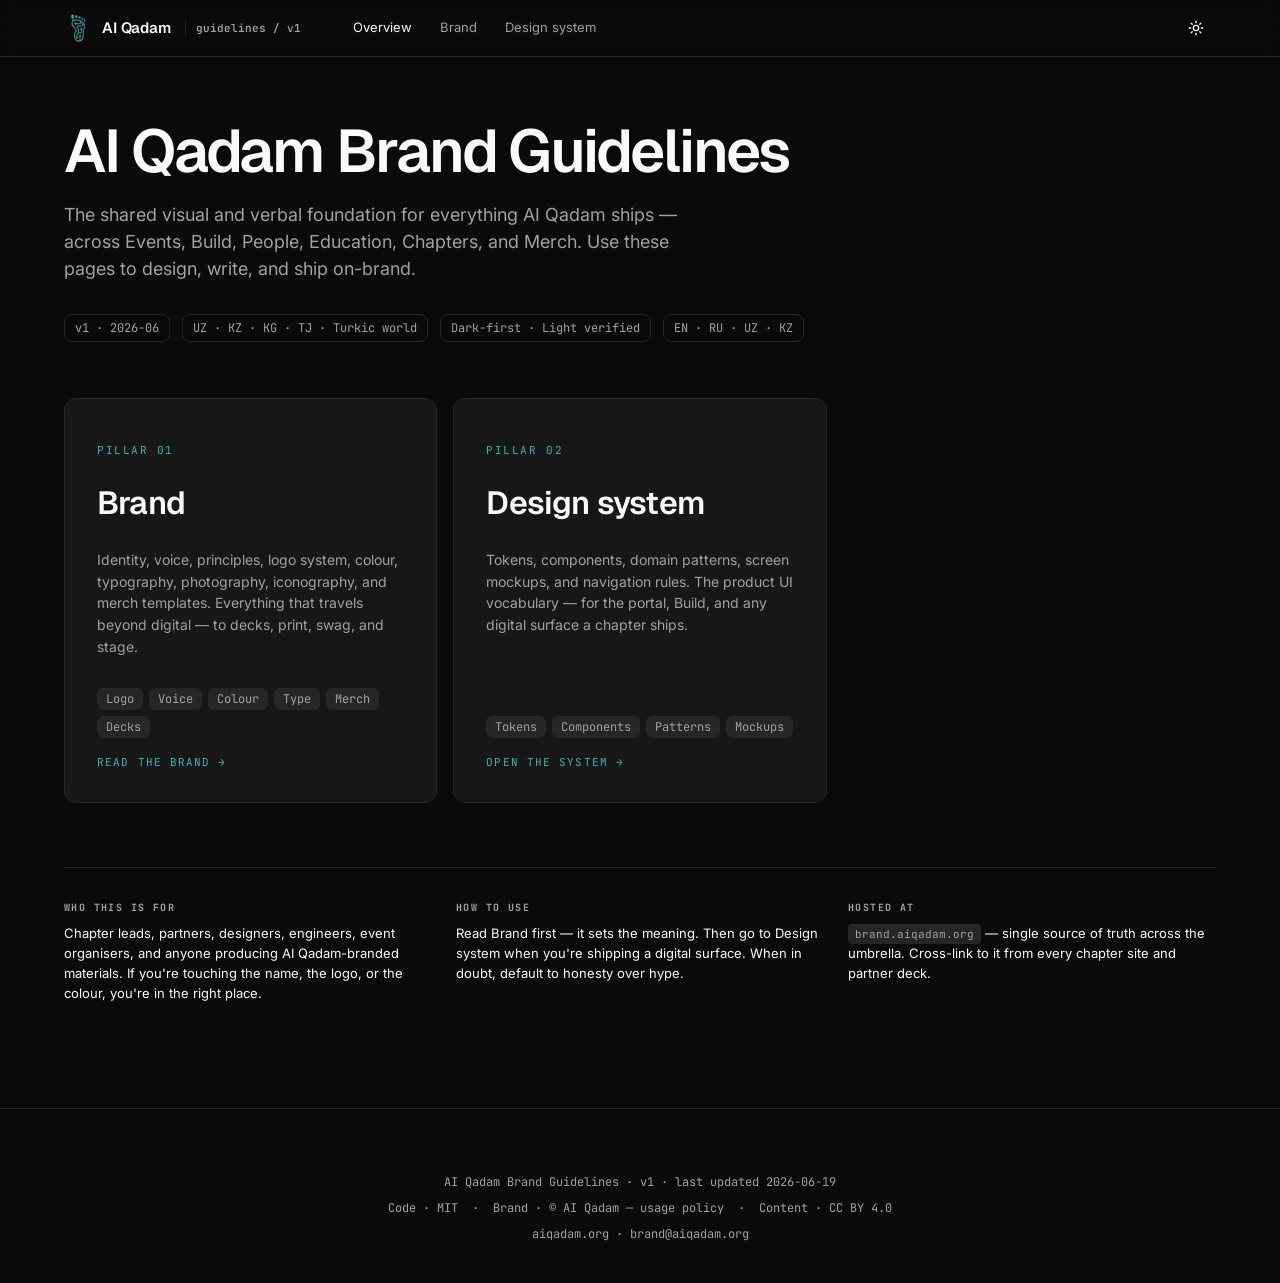
==== commit df07fdf4: "Two-pillar consolidation, scrollspy nav, merch lineup, Pages CNAME Architecture - Removed Products p" ====
--- a/index.html
+++ b/index.html
@@ -26,7 +26,6 @@
       <a href="index.html" class="active">Overview</a>
       <a href="brand.html">Brand</a>
       <a href="system.html">Design system</a>
-      <a href="products.html">Products</a>
     </nav>
     <div class="header-right">
       <button class="btn btn-ghost btn-icon" id="theme-toggle" aria-label="Toggle theme" title="Toggle theme">
@@ -41,7 +40,7 @@
 <div class="container">
   <section class="doc-hero">
     <h1>AI Qadam Brand Guidelines</h1>
-    <p class="tagline">The shared visual and verbal foundation across every AI Qadam product — Events, Build, People, Education, Chapters, and Merch. Use these pages to design, write, and ship on-brand.</p>
+    <p class="tagline">The shared visual and verbal foundation for everything AI Qadam ships — across Events, Build, People, Education, Chapters, and Merch. Use these pages to design, write, and ship on-brand.</p>
     <div class="meta-row">
       <span class="item">v1 · 2026-06</span>
       <span class="item">UZ · KZ · KG · TJ · Turkic world</span>
@@ -62,6 +61,7 @@
           <span class="tag">Colour</span>
           <span class="tag">Type</span>
           <span class="tag">Merch</span>
+          <span class="tag">Decks</span>
         </div>
         <span class="pillar-go">Read the brand →</span>
       </a>
@@ -77,19 +77,6 @@
         </div>
         <span class="pillar-go">Open the system →</span>
       </a>
-      <a href="products.html" class="umbrella-card">
-        <p class="pillar-num">Pillar 03</p>
-        <h2 class="pillar-name">Products</h2>
-        <p class="pillar-desc">Per-product surfaces under the AI Qadam umbrella — Events, Build, People, Education, Chapters, Merch. Each gets its own brand specifics on top of the shared system.</p>
-        <div class="pillar-tags">
-          <span class="tag">Events</span>
-          <span class="tag">Build</span>
-          <span class="tag">People</span>
-          <span class="tag">Education</span>
-          <span class="tag">Merch</span>
-        </div>
-        <span class="pillar-go">See products →</span>
-      </a>
     </div>
 
     <div class="landing-meta">
@@ -99,7 +86,7 @@
       </div>
       <div>
         <h4>How to use</h4>
-        <p>Read Brand first — it sets the meaning. Then go to Design system for product UI, or Products for surface-specific rules. When in doubt, default to honesty over hype.</p>
+        <p>Read Brand first — it sets the meaning. Then go to Design system when you're shipping a digital surface. When in doubt, default to honesty over hype.</p>
       </div>
       <div>
         <h4>Hosted at</h4>
@@ -119,7 +106,7 @@
       &nbsp;·&nbsp;
       <a href="license-content.html">Content · CC BY 4.0</a>
     </div>
-    <div class="row"><a href="https://aiqadam.org">aiqadam.org</a> · <a href="mailto:binali.rustamov@aiqadam.org">binali.rustamov@aiqadam.org</a></div>
+    <div class="row"><a href="https://aiqadam.org">aiqadam.org</a> · <a href="mailto:brand@aiqadam.org">brand@aiqadam.org</a></div>
   </div>
 </footer>
 <script>
--- a/components.css
+++ b/components.css
@@ -99,6 +99,36 @@
 .brand-logo.md { width: 160px; }
 .brand-logo.lg { width: 240px; }
 .brand-logo.xl { width: 360px; }
+
+/* ---------- Download link ---------- */
+/* Small mono pill for downloadable assets — sits next to a .codechip
+   labelling the file. Pair with the download attribute on the <a>. */
+.download-link {
+  display: inline-flex;
+  align-items: center;
+  gap: 6px;
+  font-family: var(--font-mono);
+  font-size: 11px;
+  line-height: 1;
+  padding: 5px 10px;
+  border: 1px solid var(--border);
+  border-radius: 6px;
+  color: var(--foreground);
+  background: var(--card);
+  text-decoration: none;
+  transition: background 0.15s ease, color 0.15s ease, border-color 0.15s ease;
+}
+.download-link:hover,
+.download-link:focus-visible {
+  background: var(--primary);
+  color: var(--primary-foreground);
+  border-color: var(--primary);
+}
+.download-link svg {
+  width: 12px;
+  height: 12px;
+  flex-shrink: 0;
+}
 .app-nav {
   display: flex;
   align-items: center;
--- a/docs.css
+++ b/docs.css
@@ -1,8 +1,12 @@
 /* =========================================================
    AI Qadam Brand Guidelines — page chrome
-   Shared by index.html (landing), brand.html, system.html, products.html.
+   Shared by index.html (landing), brand.html, system.html.
    Component & token rules live in components.css and tokens.css.
    ========================================================= */
+
+/* Sticky header is 56px; offset anchor jumps so headings clear it. */
+html { scroll-padding-top: 80px; scroll-behavior: smooth; }
+@media (prefers-reduced-motion: reduce) { html { scroll-behavior: auto; } }
 
 /* ---------- TOC layout ---------- */
 .toc-layout {
@@ -42,6 +46,64 @@
 .toc a:hover { color: var(--foreground); border-left-color: color-mix(in oklch, var(--primary) 60%, transparent); }
 .toc a.section { color: var(--foreground); font-weight: 500; margin-top: 12px; }
 .toc a.sub { padding-left: 24px; font-size: 12px; }
+.toc a.active { color: var(--primary); border-left-color: var(--primary); }
+.toc a.sub.active { font-weight: 500; }
+
+/* ---------- Page overview cards (above the fold map) ---------- */
+.page-overview {
+  padding: 24px 0 40px;
+  border-top: 1px solid var(--border);
+}
+.page-overview-label {
+  font-family: var(--font-mono);
+  font-size: 10px;
+  text-transform: uppercase;
+  letter-spacing: 0.12em;
+  color: var(--muted-foreground);
+  margin: 0 0 20px 0;
+}
+.page-overview-grid {
+  display: grid;
+  grid-template-columns: repeat(auto-fill, minmax(220px, 1fr));
+  gap: 12px;
+}
+.page-overview-card {
+  display: flex;
+  flex-direction: column;
+  gap: 8px;
+  padding: 18px 18px 20px;
+  border: 1px solid var(--border);
+  border-radius: 12px;
+  background: var(--card);
+  text-decoration: none;
+  transition: border-color 150ms var(--ease-out), background 150ms var(--ease-out), transform 150ms var(--ease-out);
+}
+.page-overview-card:hover {
+  border-color: color-mix(in oklch, var(--primary) 50%, var(--border));
+  background: color-mix(in oklch, var(--card) 92%, var(--primary));
+  transform: translateY(-1px);
+}
+.page-overview-card .num {
+  font-family: var(--font-mono);
+  font-size: 10px;
+  letter-spacing: 0.12em;
+  color: var(--muted-foreground);
+  text-transform: uppercase;
+}
+.page-overview-card h3 {
+  font-family: var(--font-display);
+  font-weight: 600;
+  font-size: 17px;
+  color: var(--foreground);
+  margin: 0;
+  letter-spacing: -0.01em;
+}
+.page-overview-card p {
+  font-size: 13px;
+  line-height: 1.5;
+  color: var(--muted-foreground);
+  margin: 0;
+}
 
 /* ---------- Hero ---------- */
 .doc-hero { padding: 64px 0 32px; }
@@ -439,6 +501,7 @@
   letter-spacing: -0.01em;
 }
 .cell-desc { font-size: 13px; color: var(--muted-foreground); margin: 0 0 8px 0; line-height: 1.55; }
+.cell-actions { display: flex; align-items: center; gap: 10px; flex-wrap: wrap; }
 
 .logo-sizes {
   display: flex;
@@ -517,32 +580,7 @@
   letter-spacing: 0;
 }
 
-/* ---------- Photography + Iconography + Merch stubs ---------- */
-.photo-grid { display: grid; grid-template-columns: repeat(auto-fill, minmax(200px, 1fr)); gap: 12px; }
-.photo-cell {
-  aspect-ratio: 4 / 3;
-  border-radius: var(--radius-lg);
-  border: 1px solid var(--border);
-  background:
-    linear-gradient(135deg,
-      color-mix(in oklch, var(--primary) 18%, var(--card)),
-      var(--card));
-  position: relative;
-  overflow: hidden;
-}
-.photo-cell .photo-label {
-  position: absolute;
-  bottom: 12px;
-  left: 14px;
-  font-family: var(--font-mono);
-  font-size: 11px;
-  color: var(--muted-foreground);
-  background: color-mix(in oklch, var(--background) 80%, transparent);
-  padding: 4px 8px;
-  border-radius: var(--radius-sm);
-  border: 1px solid var(--border);
-}
-
+/* ---------- Iconography + Merch stubs ---------- */
 .icon-grid { display: grid; grid-template-columns: repeat(auto-fill, minmax(120px, 1fr)); gap: 12px; }
 .icon-cell {
   border: 1px solid var(--border);
@@ -612,6 +650,76 @@
   letter-spacing: 0.08em;
   color: var(--primary);
 }
+.stream-card .merch-photo {
+  display: block;
+  width: calc(100% + 48px);
+  height: 220px;
+  object-fit: contain;
+  background: color-mix(in oklch, var(--background) 40%, var(--card));
+  padding: 16px;
+  box-sizing: border-box;
+  border-radius: var(--radius-lg) var(--radius-lg) 0 0;
+  margin: -24px -24px 4px;
+  cursor: zoom-in;
+  transition: filter 150ms var(--ease-out);
+}
+.stream-card .merch-photo:hover { filter: brightness(1.04); }
+
+/* ---------- Lightbox modal ---------- */
+dialog.lightbox {
+  border: none;
+  padding: 0;
+  margin: 0;
+  max-width: 100vw;
+  max-height: 100vh;
+  width: 100vw;
+  height: 100vh;
+  background: transparent;
+  color: var(--foreground);
+  overflow: hidden;
+}
+dialog.lightbox[open] {
+  display: flex;
+  align-items: center;
+  justify-content: center;
+}
+dialog.lightbox::backdrop {
+  background: color-mix(in oklch, var(--background) 70%, transparent);
+  -webkit-backdrop-filter: blur(8px);
+  backdrop-filter: blur(8px);
+}
+dialog.lightbox .lightbox-image {
+  display: block;
+  max-width: 92vw;
+  max-height: 88vh;
+  width: auto;
+  height: auto;
+  border-radius: var(--radius-lg);
+  background: var(--card);
+  box-shadow: 0 24px 64px color-mix(in oklch, var(--background) 30%, #000);
+  cursor: zoom-out;
+}
+dialog.lightbox .lightbox-close {
+  position: fixed;
+  top: 24px;
+  right: 24px;
+  width: 40px;
+  height: 40px;
+  display: grid;
+  place-items: center;
+  padding: 0;
+  border: 1px solid var(--border);
+  border-radius: 999px;
+  background: color-mix(in oklch, var(--card) 85%, transparent);
+  color: var(--foreground);
+  cursor: pointer;
+  transition: border-color 150ms var(--ease-out), color 150ms var(--ease-out);
+}
+dialog.lightbox .lightbox-close:hover {
+  border-color: var(--primary);
+  color: var(--primary);
+}
+dialog.lightbox .lightbox-close svg { width: 18px; height: 18px; }
 
 /* =========================================================
    Landing — umbrella pillar CTAs
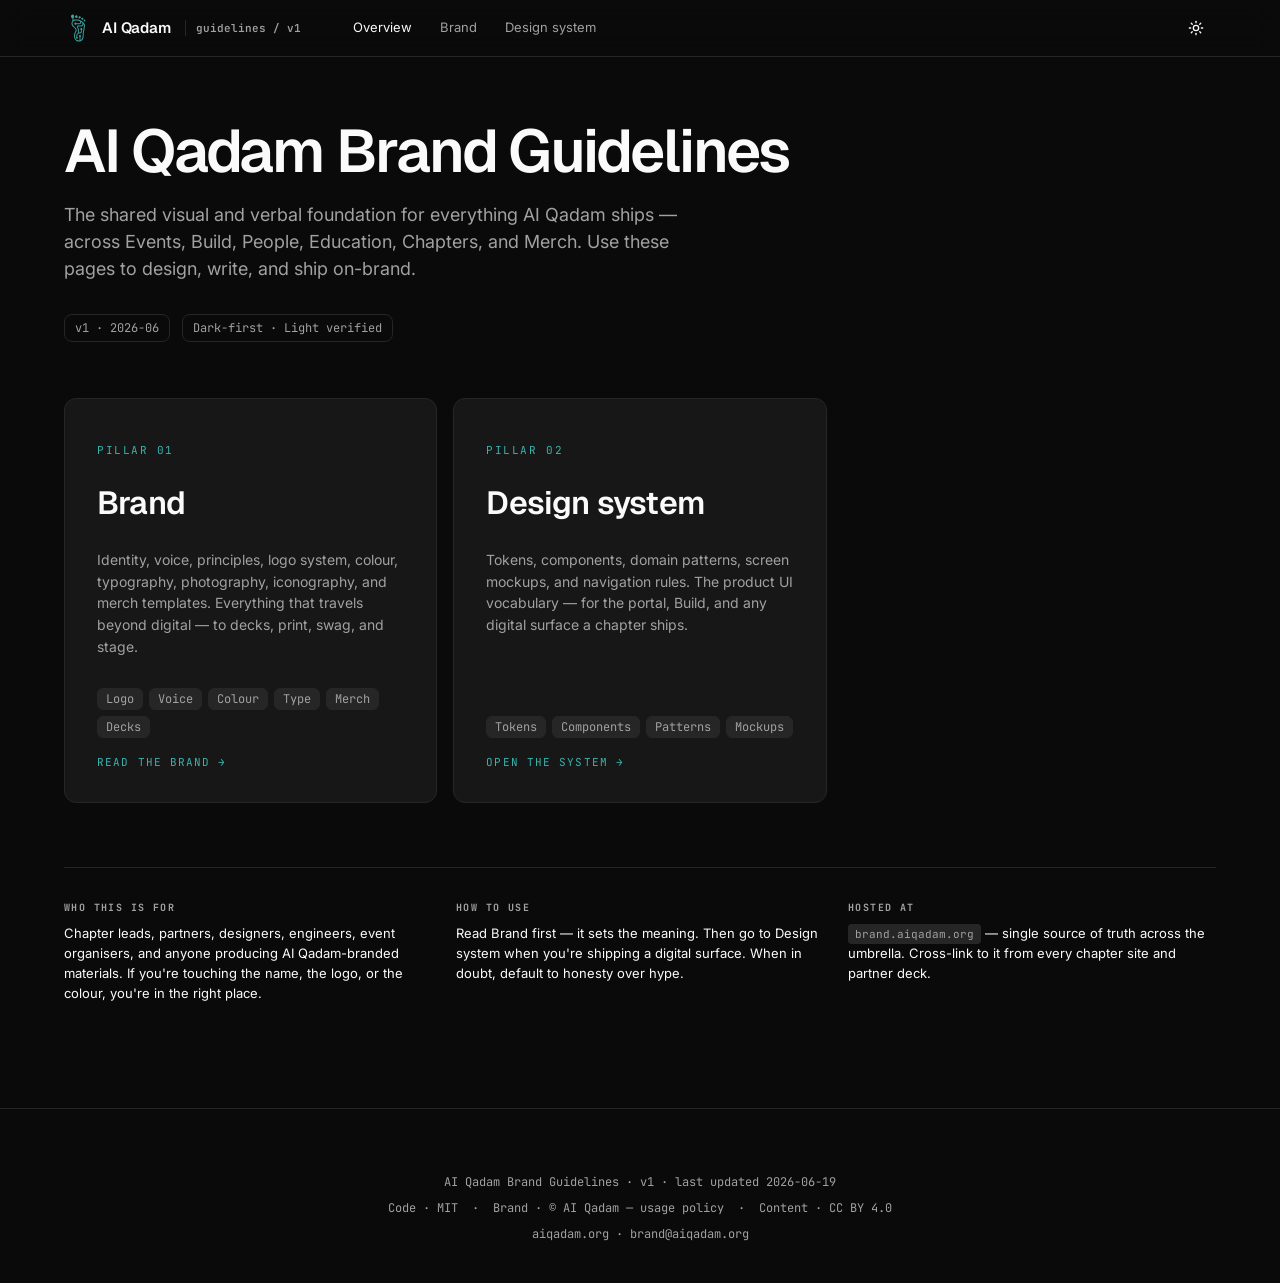
==== commit f5527af6: "Trim landing hero meta — drop region and language badges Kept only version+date and design-mode note" ====
--- a/index.html
+++ b/index.html
@@ -43,9 +43,7 @@
     <p class="tagline">The shared visual and verbal foundation for everything AI Qadam ships — across Events, Build, People, Education, Chapters, and Merch. Use these pages to design, write, and ship on-brand.</p>
     <div class="meta-row">
       <span class="item">v1 · 2026-06</span>
-      <span class="item">UZ · KZ · KG · TJ · Turkic world</span>
       <span class="item">Dark-first · Light verified</span>
-      <span class="item">EN · RU · UZ · KZ</span>
     </div>
   </section>
 
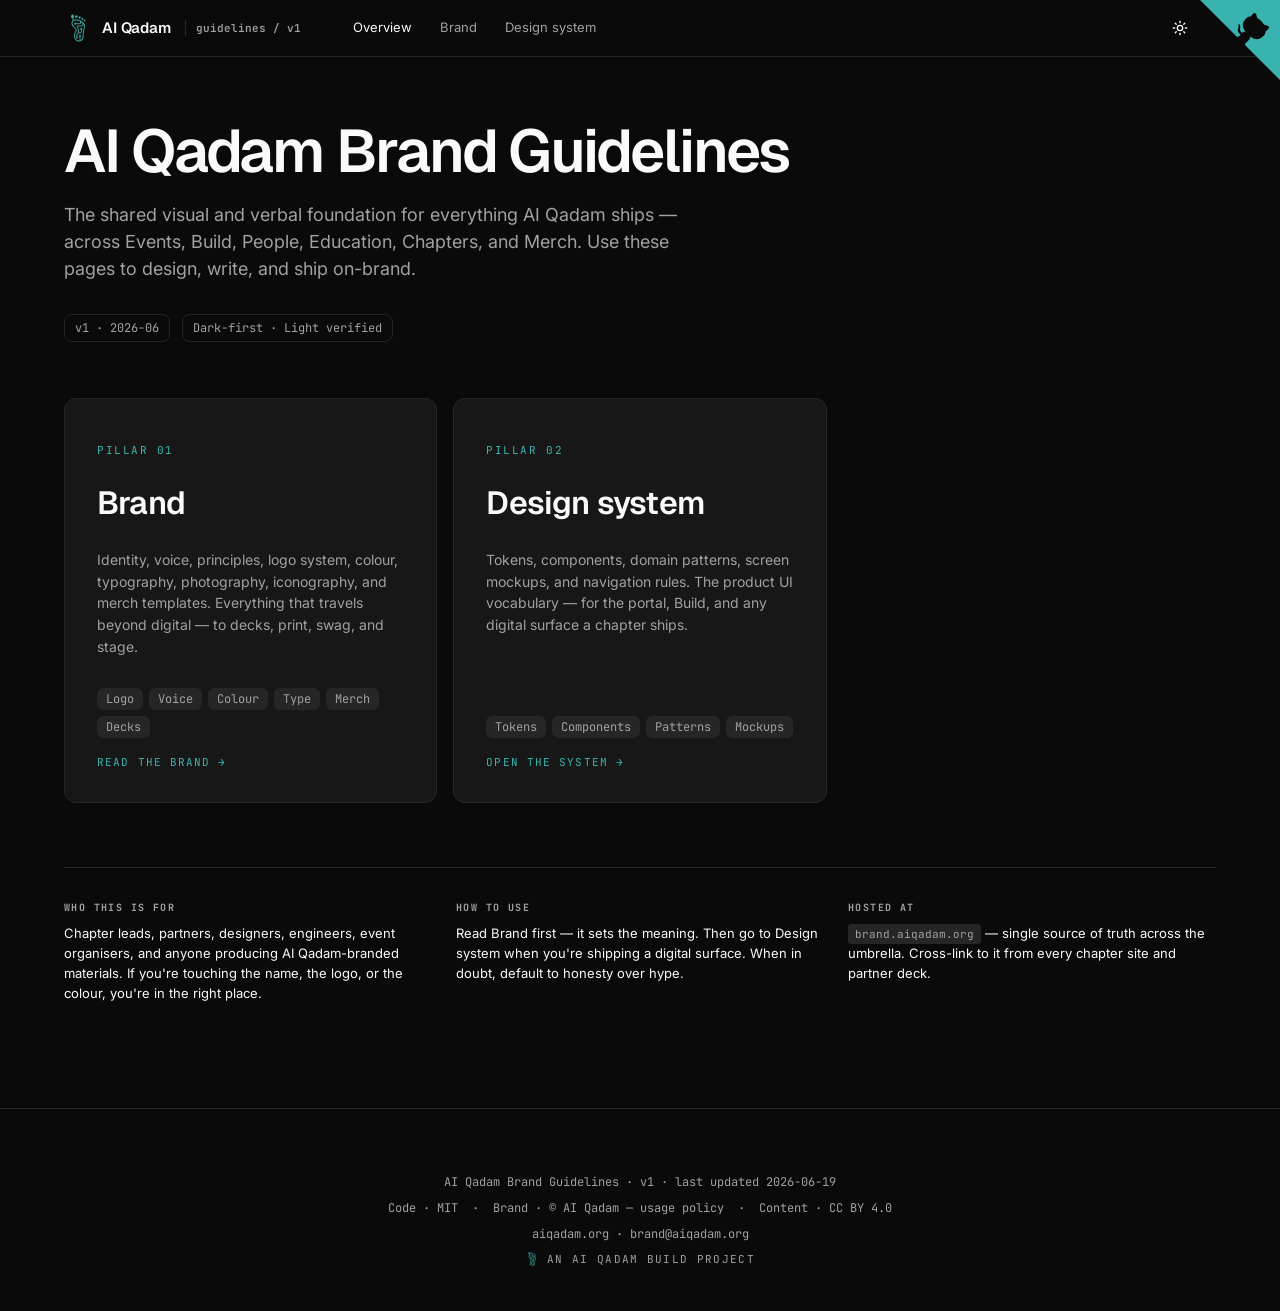
==== commit 4246778a: "Add fork-me-on-GitHub corner and AI Qadam Build badge - GitHub corner (Tim Holman pattern, restyled " ====
--- a/index.html
+++ b/index.html
@@ -34,6 +34,14 @@
     </div>
   </div>
 </header>
+
+<a href="https://github.com/aiqadam/brand.aiqadam.org" class="github-corner" target="_blank" rel="noopener" aria-label="View source on GitHub — fork the brand site">
+  <svg viewBox="0 0 250 250" aria-hidden="true">
+    <path d="M0,0 L115,115 L130,115 L142,142 L250,250 L250,0 Z"></path>
+    <path d="M128.3,109.0 C113.8,99.7 119.0,89.6 119.0,89.6 C122.0,82.7 120.5,78.6 120.5,78.6 C119.2,72.0 123.4,76.3 123.4,76.3 C127.3,80.9 125.5,87.3 125.5,87.3 C122.9,97.6 130.6,101.9 134.4,103.2" class="octo-arm" fill="currentColor"></path>
+    <path d="M115.0,115.0 C114.9,115.1 118.7,116.5 119.8,115.4 L133.7,101.6 C136.9,99.2 139.9,98.4 142.2,98.6 C133.8,88.0 127.5,74.4 143.8,58.0 C148.5,53.4 154.0,51.2 159.7,51.0 C160.3,49.4 163.2,43.6 171.4,40.1 C171.4,40.1 176.1,42.5 178.8,56.2 C183.1,58.6 187.2,61.8 190.9,65.4 C194.5,69.0 197.7,73.2 200.1,77.6 C213.8,80.2 216.3,84.9 216.3,84.9 C212.7,93.1 206.9,96.0 205.4,96.6 C205.1,102.4 203.0,107.8 198.3,112.5 C181.9,128.9 168.3,122.5 157.7,114.1 C157.9,116.9 156.7,120.9 152.7,124.9 L141.0,136.5 C139.8,137.7 141.6,141.9 141.8,141.8 Z" fill="currentColor"></path>
+  </svg>
+</a>
 
 <a id="top"></a>
 
@@ -105,6 +113,12 @@
       <a href="license-content.html">Content · CC BY 4.0</a>
     </div>
     <div class="row"><a href="https://aiqadam.org">aiqadam.org</a> · <a href="mailto:brand@aiqadam.org">brand@aiqadam.org</a></div>
+    <div class="row build-tag">
+      <a class="aiq-build-badge" href="https://build.aiqadam.org" target="_blank" rel="noopener">
+        <img src="brand/logo-mark.svg" alt="" class="aiq-build-mark">
+        <span>an AI Qadam Build project</span>
+      </a>
+    </div>
   </div>
 </footer>
 <script>
--- a/docs.css
+++ b/docs.css
@@ -926,3 +926,61 @@
   color: var(--muted-foreground);
   font-style: italic;
 }
+
+/* ---------- Fork-me-on-GitHub corner ---------- */
+/* Reserves 80px on the right of the header so the corner doesn't overlap the theme toggle. */
+.app-header-inner { padding-right: 80px; }
+@media (max-width: 640px) {
+  .app-header-inner { padding-right: 56px; }
+}
+.github-corner {
+  position: fixed;
+  top: 0;
+  right: 0;
+  z-index: 50;
+  display: block;
+  line-height: 0;
+  text-decoration: none;
+}
+.github-corner svg {
+  display: block;
+  width: 80px;
+  height: 80px;
+  fill: var(--primary);
+  color: var(--primary-foreground);
+}
+.github-corner .octo-arm { transform-origin: 130px 106px; }
+.github-corner:hover .octo-arm { animation: octocat-wave 560ms ease-in-out; }
+@keyframes octocat-wave {
+  0%, 100% { transform: rotate(0); }
+  20%, 60% { transform: rotate(-25deg); }
+  40%, 80% { transform: rotate(10deg); }
+}
+@media (prefers-reduced-motion: reduce) {
+  .github-corner:hover .octo-arm { animation: none; }
+}
+@media (max-width: 640px) {
+  .github-corner svg { width: 56px; height: 56px; }
+}
+
+/* ---------- AI Qadam Build recognition badge ---------- */
+/* Used in footers of AI Qadam Build projects, including this site itself. */
+.aiq-build-badge {
+  display: inline-flex;
+  align-items: center;
+  gap: 8px;
+  font-family: var(--font-mono);
+  font-size: 11px;
+  text-transform: uppercase;
+  letter-spacing: 0.12em;
+  color: var(--muted-foreground);
+  text-decoration: none;
+  transition: color 150ms var(--ease-out);
+}
+.aiq-build-badge:hover { color: var(--foreground); }
+.aiq-build-badge .aiq-build-mark {
+  width: 14px;
+  height: 14px;
+  display: block;
+}
+.doc-footer .build-tag { margin-top: 8px; }
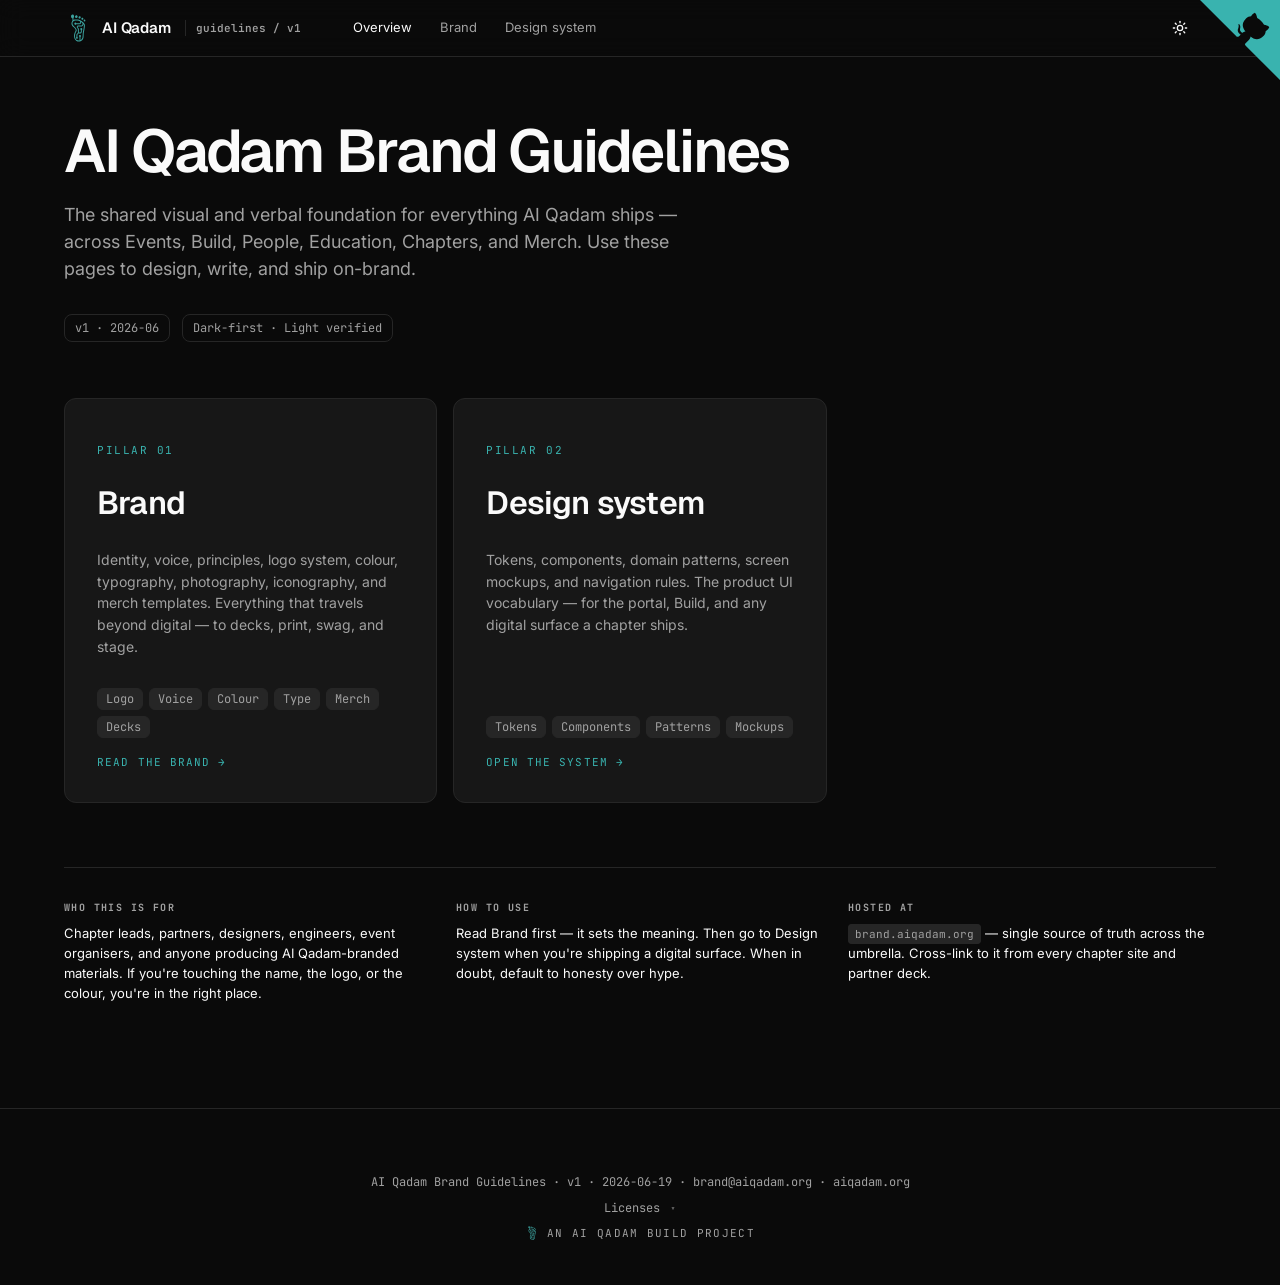
==== commit 07355a4e: "Lighten footer — collapse licenses, merge contact row Four rows compressed to three on pillar pages " ====
--- a/index.html
+++ b/index.html
@@ -4,13 +4,61 @@
 <meta charset="UTF-8">
 <meta name="viewport" content="width=device-width, initial-scale=1.0">
 <title>AI Qadam Brand Guidelines</title>
+<meta name="description" content="The canonical brand and design reference for AI Qadam — the AI community infrastructure for Central Asia. Logo, colour, typography, voice, design system, and merch templates.">
+<meta name="theme-color" content="#3CA29E">
+<link rel="canonical" href="https://brand.aiqadam.org/">
+
+<meta property="og:type" content="website">
+<meta property="og:site_name" content="AI Qadam Brand Guidelines">
+<meta property="og:title" content="AI Qadam Brand Guidelines">
+<meta property="og:description" content="The canonical brand and design reference across the AI Qadam umbrella — identity, voice, design system, and policy in one place.">
+<meta property="og:url" content="https://brand.aiqadam.org/">
+<meta property="og:image" content="https://brand.aiqadam.org/brand/og-image.svg">
+<meta property="og:image:width" content="1200">
+<meta property="og:image:height" content="630">
+<meta property="og:locale" content="en_US">
+
+<meta name="twitter:card" content="summary_large_image">
+<meta name="twitter:title" content="AI Qadam Brand Guidelines">
+<meta name="twitter:description" content="The canonical brand and design reference across the AI Qadam umbrella.">
+<meta name="twitter:image" content="https://brand.aiqadam.org/brand/og-image.svg">
+
 <link rel="icon" type="image/svg+xml" href="brand/logo-mark.svg">
 <link rel="preconnect" href="https://fonts.googleapis.com">
 <link rel="preconnect" href="https://fonts.gstatic.com" crossorigin>
 <link href="https://fonts.googleapis.com/css2?family=Geist:wght@400;500;600&family=Inter:wght@400;500;600&family=JetBrains+Mono:wght@400;500;600&display=swap" rel="stylesheet">
-<link rel="stylesheet" href="tokens.css">
-<link rel="stylesheet" href="components.css">
-<link rel="stylesheet" href="docs.css">
+<link rel="stylesheet" href="tokens.css?v=a4918888">
+<link rel="stylesheet" href="components.css?v=c033cba7">
+<link rel="stylesheet" href="docs.css?v=3d550286">
+
+<script type="application/ld+json">
+{
+  "@context": "https://schema.org",
+  "@type": "Organization",
+  "name": "AI Qadam",
+  "alternateName": "AI Qadam Community",
+  "url": "https://aiqadam.org",
+  "logo": "https://brand.aiqadam.org/brand/logo-full.svg",
+  "description": "The AI community infrastructure for Central Asia, with chapters in Uzbekistan, Kazakhstan, Kyrgyzstan, Tajikistan, and the broader Turkic world.",
+  "email": "brand@aiqadam.org",
+  "sameAs": [
+    "https://github.com/aiqadam",
+    "https://brand.aiqadam.org",
+    "https://build.aiqadam.org"
+  ]
+}
+</script>
+<script type="application/ld+json">
+{
+  "@context": "https://schema.org",
+  "@type": "WebSite",
+  "name": "AI Qadam Brand Guidelines",
+  "url": "https://brand.aiqadam.org/",
+  "publisher": { "@type": "Organization", "name": "AI Qadam" },
+  "inLanguage": "en",
+  "license": "https://brand.aiqadam.org/license-content.html"
+}
+</script>
 </head>
 <body>
 <header class="app-header">
@@ -104,15 +152,19 @@
 
 <footer class="doc-footer">
   <div class="container">
-    <div class="row">AI Qadam Brand Guidelines · v1 · last updated 2026-06-19</div>
+    <div class="row">AI Qadam Brand Guidelines · v1 · 2026-06-19 · <a href="mailto:brand@aiqadam.org">brand@aiqadam.org</a> · <a href="https://aiqadam.org">aiqadam.org</a></div>
     <div class="row">
-      <a href="license.html">Code · MIT</a>
-      &nbsp;·&nbsp;
-      <a href="brand-use.html">Brand · © AI Qadam — usage policy</a>
-      &nbsp;·&nbsp;
-      <a href="license-content.html">Content · CC BY 4.0</a>
-    </div>
-    <div class="row"><a href="https://aiqadam.org">aiqadam.org</a> · <a href="mailto:brand@aiqadam.org">brand@aiqadam.org</a></div>
+      <details class="footer-licenses">
+        <summary>Licenses</summary>
+        <div class="licenses-list">
+          <a href="license.html">Code · MIT</a>
+          &nbsp;·&nbsp;
+          <a href="brand-use.html">Brand · © AI Qadam — usage policy</a>
+          &nbsp;·&nbsp;
+          <a href="license-content.html">Content · CC BY 4.0</a>
+        </div>
+      </details>
+    </div>
     <div class="row build-tag">
       <a class="aiq-build-badge" href="https://build.aiqadam.org" target="_blank" rel="noopener">
         <img src="brand/logo-mark.svg" alt="" class="aiq-build-mark">
--- a/docs.css
+++ b/docs.css
@@ -440,6 +440,12 @@
 .doc-footer .row + .row { margin-top: 8px; }
 .doc-footer a { color: var(--muted-foreground); border-bottom: 1px solid transparent; transition: color 150ms var(--ease-out), border-color 150ms var(--ease-out); }
 .doc-footer a:hover { color: var(--foreground); border-bottom-color: var(--border); }
+.doc-footer details.footer-licenses { display: inline-block; }
+.doc-footer details.footer-licenses summary { cursor: pointer; list-style: none; display: inline-block; }
+.doc-footer details.footer-licenses summary::-webkit-details-marker { display: none; }
+.doc-footer details.footer-licenses summary::after { content: " ▾"; font-size: 10px; opacity: 0.6; margin-left: 4px; }
+.doc-footer details.footer-licenses[open] summary::after { content: " ▴"; }
+.doc-footer details.footer-licenses .licenses-list { margin-top: 8px; }
 
 /* ---------- Form preview ---------- */
 .form-row { margin-bottom: 16px; }
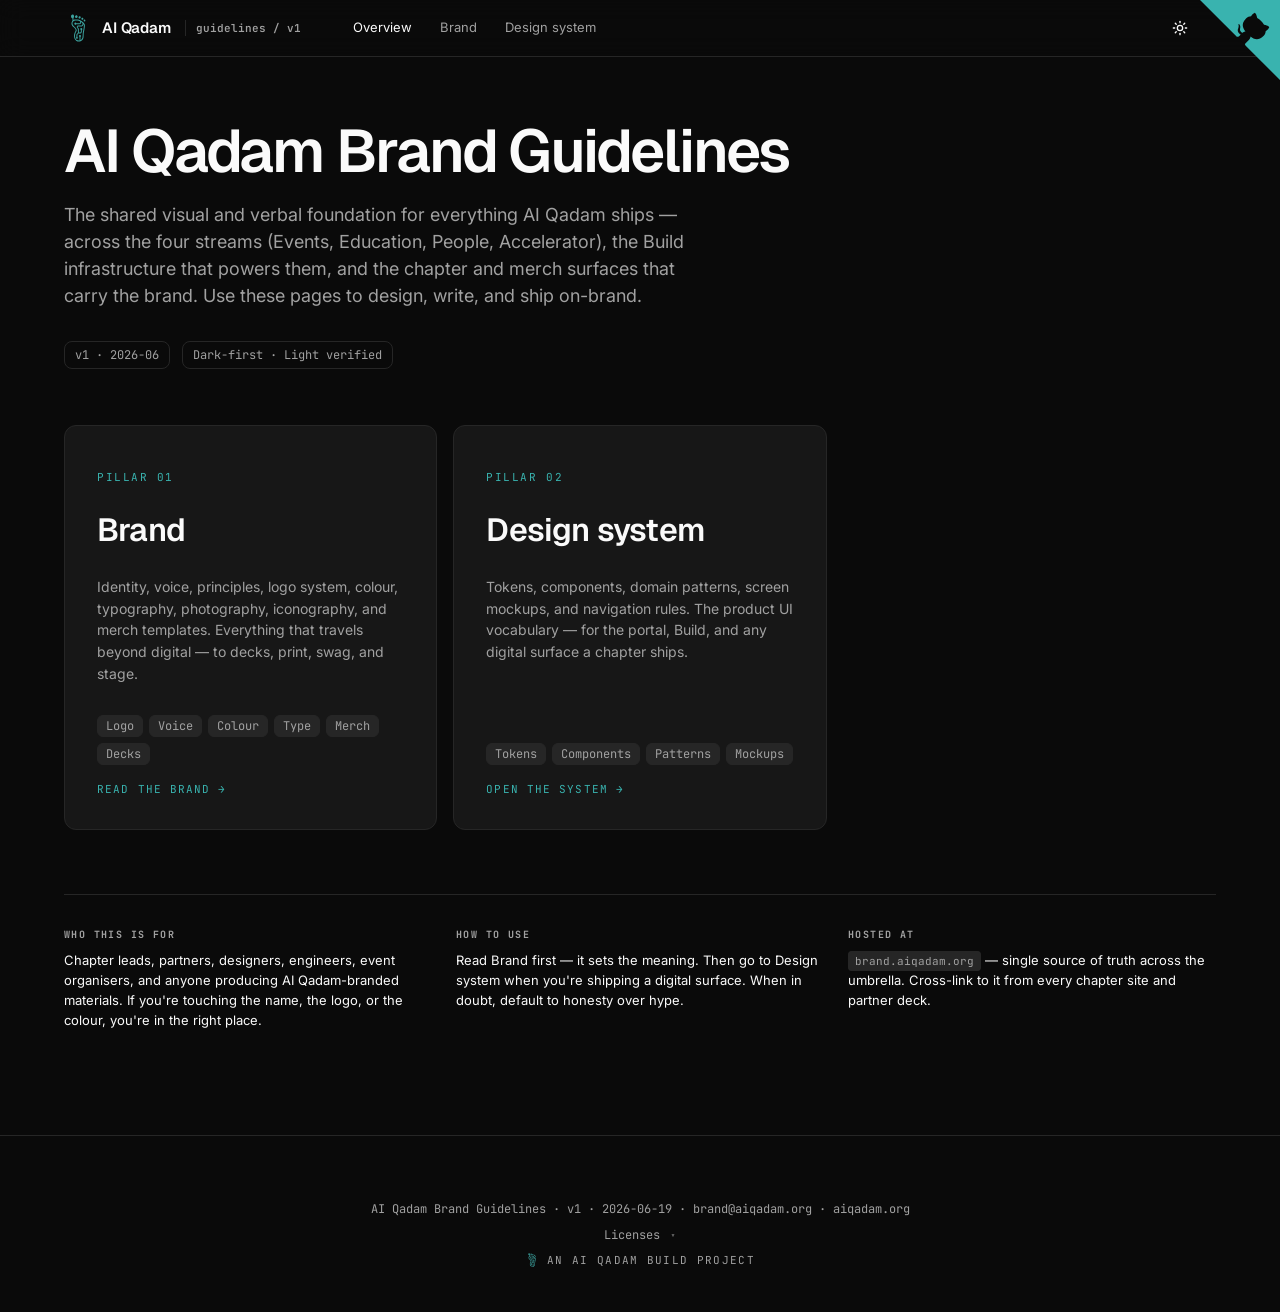
==== commit ff1014b9: "Reframe umbrella + canonicalise CC BY 4.0 content licence - Build is the infrastructure layer, not a" ====
--- a/index.html
+++ b/index.html
@@ -96,7 +96,7 @@
 <div class="container">
   <section class="doc-hero">
     <h1>AI Qadam Brand Guidelines</h1>
-    <p class="tagline">The shared visual and verbal foundation for everything AI Qadam ships — across Events, Build, People, Education, Chapters, and Merch. Use these pages to design, write, and ship on-brand.</p>
+    <p class="tagline">The shared visual and verbal foundation for everything AI Qadam ships — across the four streams (Events, Education, People, Accelerator), the Build infrastructure that powers them, and the chapter and merch surfaces that carry the brand. Use these pages to design, write, and ship on-brand.</p>
     <div class="meta-row">
       <span class="item">v1 · 2026-06</span>
       <span class="item">Dark-first · Light verified</span>
